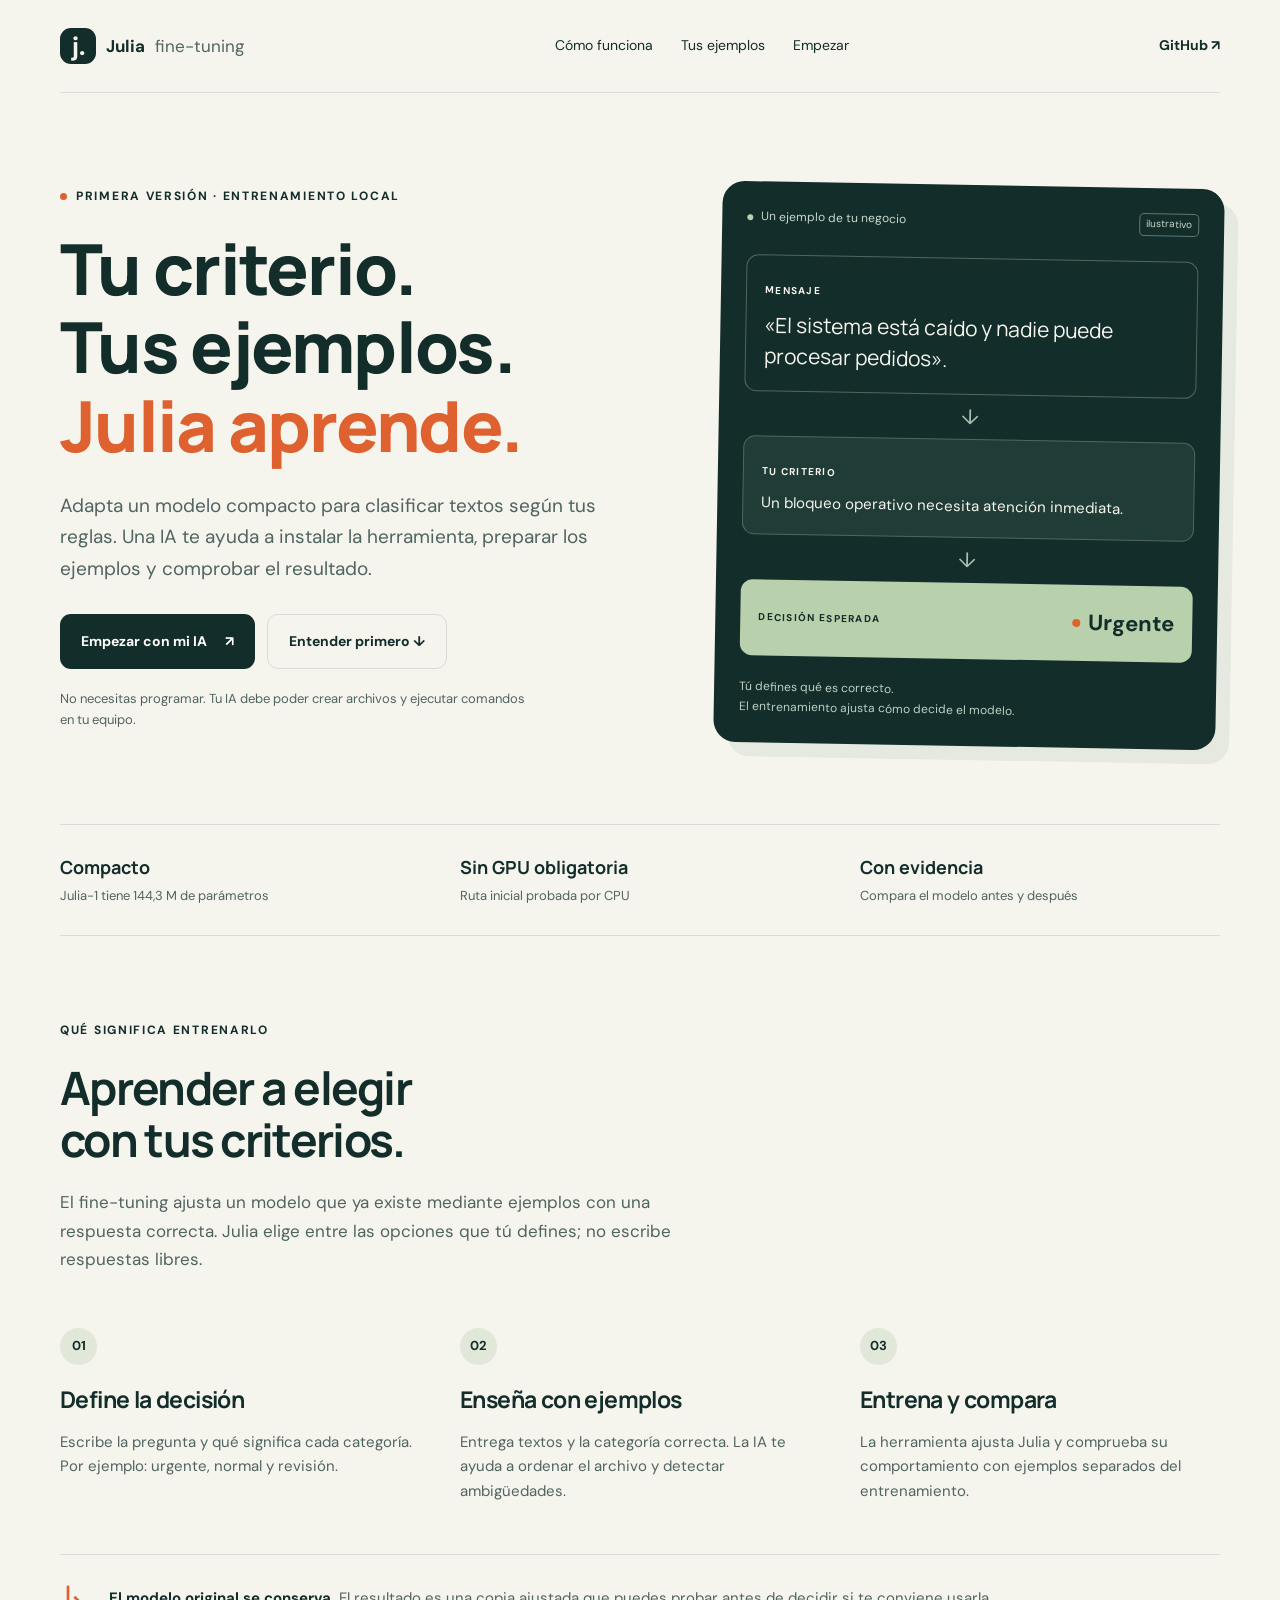
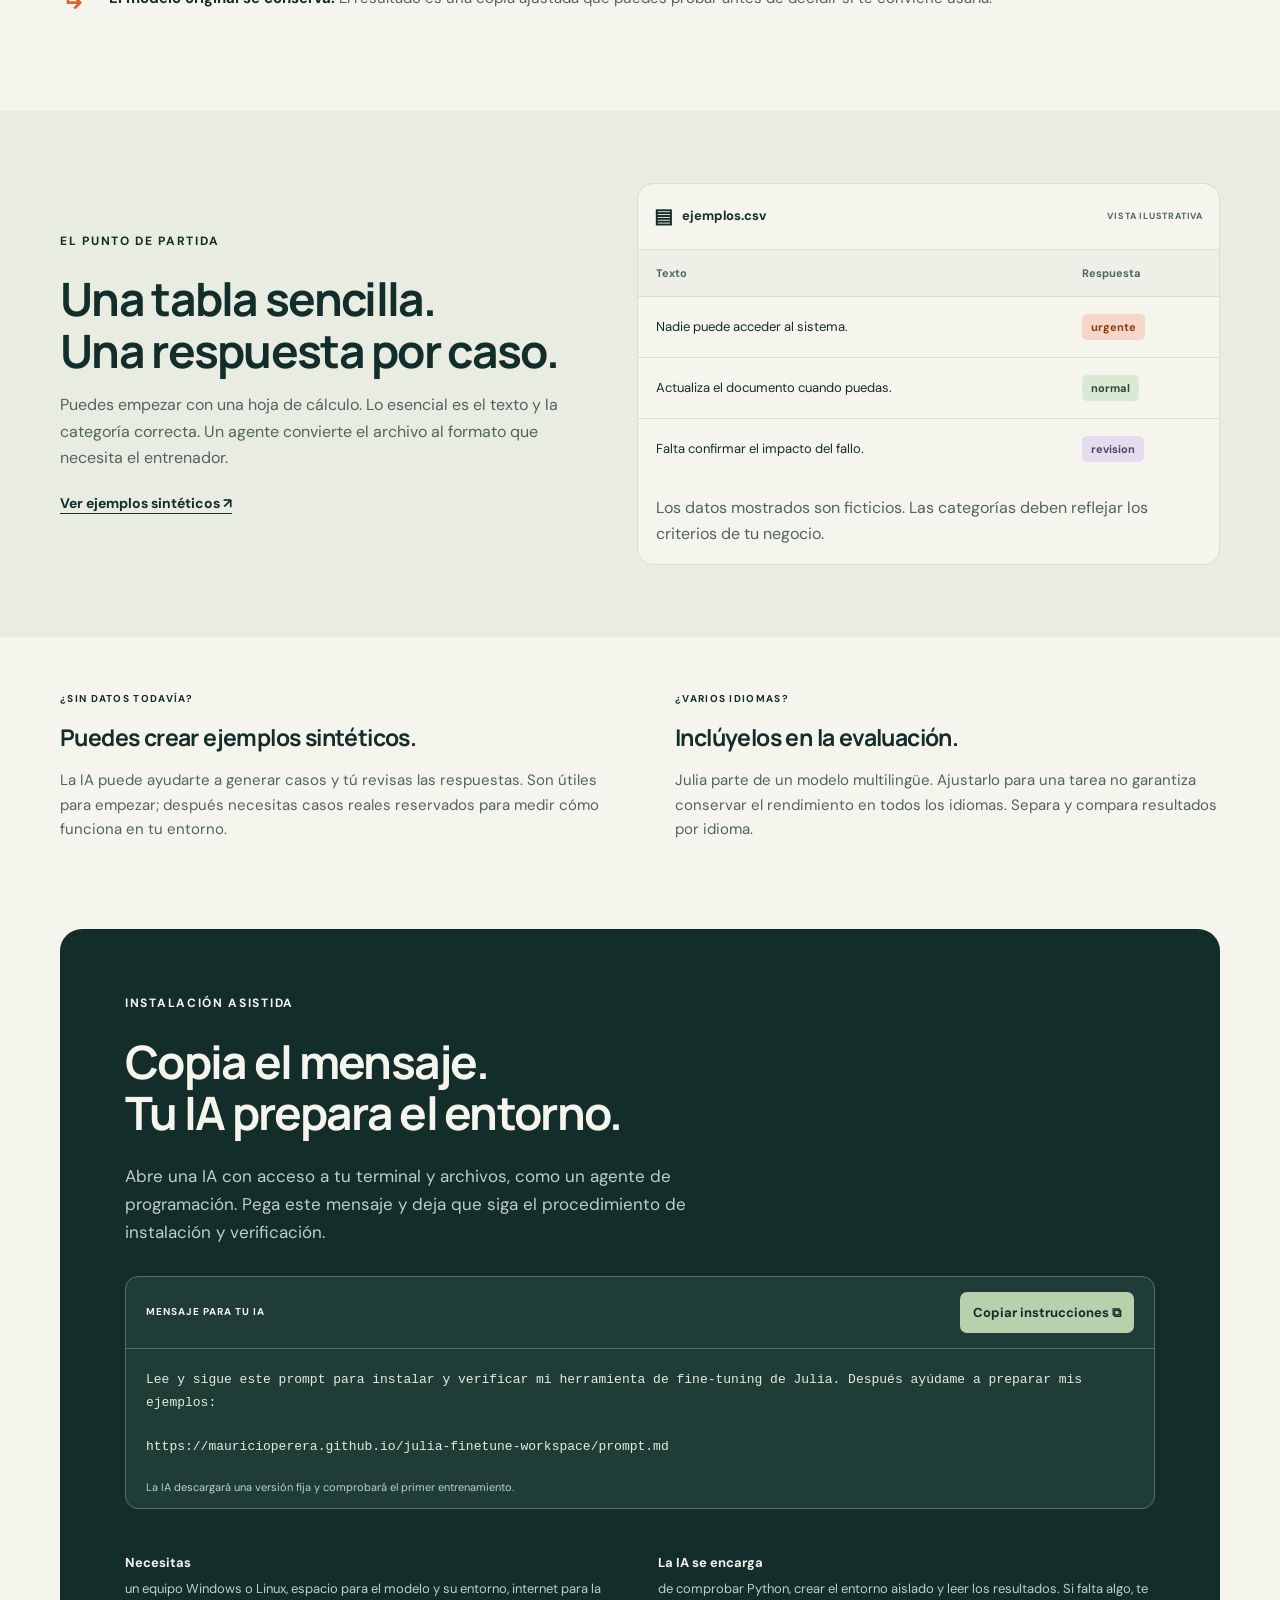
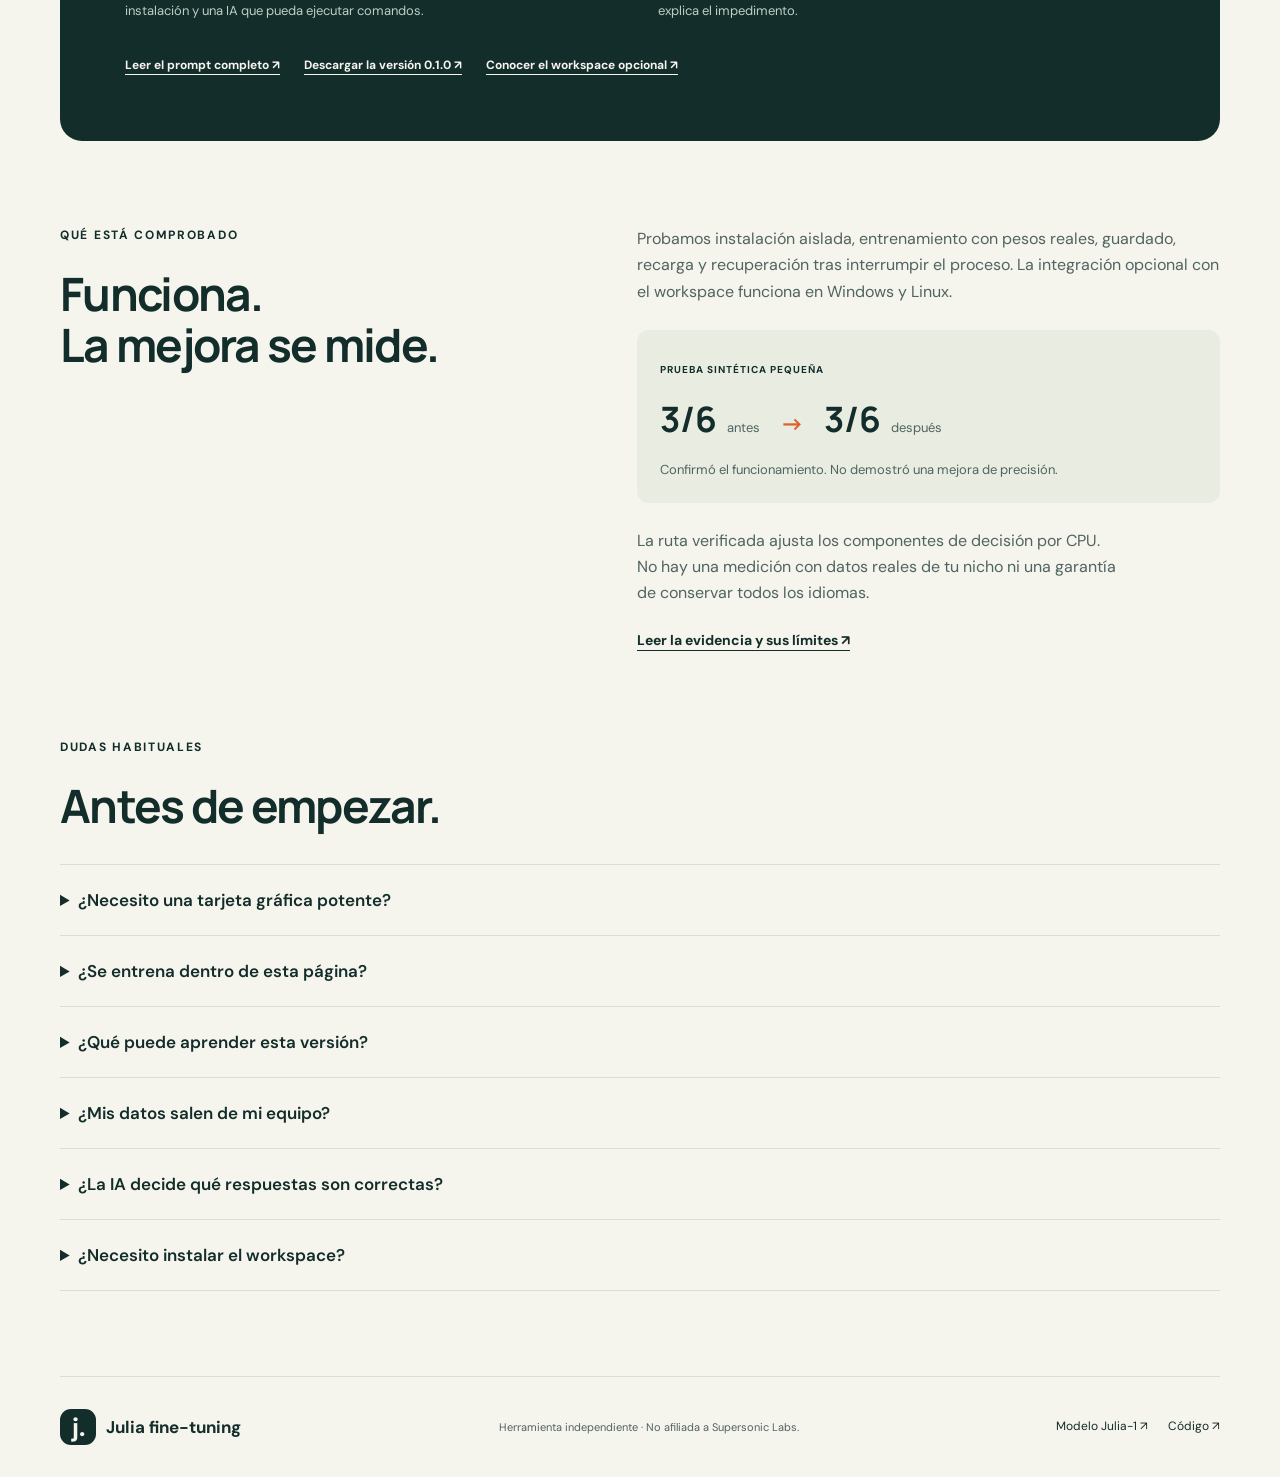
==== docs/index.html @ 03108ea8 "Add Julia fine-tuning tool and Spanish user guide" ====
<!doctype html>
<html lang="es">
<head>
  <meta charset="utf-8">
  <meta name="viewport" content="width=device-width,initial-scale=1">
  <meta name="description" content="Adapta Julia a tus decisiones con ejemplos y ayuda de una IA. Herramienta local de fine-tuning para usuarios sin conocimientos de programación.">
  <meta name="theme-color" content="#132d2b">
  <meta property="og:title" content="Julia · enseña tus criterios">
  <meta property="og:description" content="De tus ejemplos a un modelo de decisiones. Instalación asistida por IA, entrenamiento local y resultados comprobables.">
  <title>Julia Fine-tuning · Enseña tus criterios</title>
  <link rel="stylesheet" href="styles.css">
  <script src="script.js" defer></script>
</head>
<body>
  <a class="skip" href="#contenido">Saltar al contenido</a>
  <header class="shell topbar">
    <a class="brand" href="#"><span class="mark" aria-hidden="true">j.</span>Julia <span class="brand-sub">fine-tuning</span></a>
    <nav aria-label="Navegación principal"><a href="#como">Cómo funciona</a><a href="#ejemplos">Tus ejemplos</a><a href="#empezar">Empezar</a></nav>
    <a class="repo" href="https://github.com/MauricioPerera/julia-finetune-workspace">GitHub ↗</a>
  </header>
  <main id="contenido">
    <section class="hero shell">
      <div class="hero-copy">
        <p class="eyebrow"><span></span> Primera versión · entrenamiento local</p>
        <h1>Tu criterio.<br>Tus ejemplos.<br><em>Julia aprende.</em></h1>
        <p class="intro">Adapta un modelo compacto para clasificar textos según tus reglas. Una IA te ayuda a instalar la herramienta, preparar los ejemplos y comprobar el resultado.</p>
        <div class="actions"><a class="button primary" href="#empezar">Empezar con mi IA <span>↗</span></a><a class="button secondary" href="#como">Entender primero ↓</a></div>
        <p class="small-note">No necesitas programar. Tu IA debe poder crear archivos y ejecutar comandos en tu equipo.</p>
      </div>
      <div class="demo" aria-label="Ejemplo ilustrativo de una clasificación">
        <div class="demo-header"><span class="dot"></span> Un ejemplo de tu negocio <span class="tag">ilustrativo</span></div>
        <div class="message"><span class="mini-label">MENSAJE</span><p>«El sistema está caído y nadie puede procesar pedidos».</p></div>
        <div class="connector" aria-hidden="true">↓</div>
        <div class="criteria"><span class="mini-label">TU CRITERIO</span><p>Un bloqueo operativo necesita atención inmediata.</p></div>
        <div class="connector" aria-hidden="true">↓</div>
        <div class="decision"><span class="mini-label">DECISIÓN ESPERADA</span><strong><span></span>Urgente</strong></div>
        <div class="demo-footer">Tú defines qué es correcto.<br>El entrenamiento ajusta cómo decide el modelo.</div>
      </div>
    </section>
    <section class="factbar shell" aria-label="Características"><div><strong>Compacto</strong><span>Julia-1 tiene 144,3 M de parámetros</span></div><div><strong>Sin GPU obligatoria</strong><span>Ruta inicial probada por CPU</span></div><div><strong>Con evidencia</strong><span>Compara el modelo antes y después</span></div></section>
    <section class="section shell" id="como">
      <div class="section-heading"><p class="eyebrow">QUÉ SIGNIFICA ENTRENARLO</p><h2>Aprender a elegir<br>con tus criterios.</h2><p>El fine-tuning ajusta un modelo que ya existe mediante ejemplos con una respuesta correcta. Julia elige entre las opciones que tú defines; no escribe respuestas libres.</p></div>
      <div class="steps"><article><span class="step">01</span><h3>Define la decisión</h3><p>Escribe la pregunta y qué significa cada categoría. Por ejemplo: urgente, normal y revisión.</p></article><article><span class="step">02</span><h3>Enseña con ejemplos</h3><p>Entrega textos y la categoría correcta. La IA te ayuda a ordenar el archivo y detectar ambigüedades.</p></article><article><span class="step">03</span><h3>Entrena y compara</h3><p>La herramienta ajusta Julia y comprueba su comportamiento con ejemplos separados del entrenamiento.</p></article></div>
      <div class="callout"><span aria-hidden="true">↳</span><p><strong>El modelo original se conserva.</strong> El resultado es una copia ajustada que puedes probar antes de decidir si te conviene usarla.</p></div>
    </section>
    <section class="dataset-section" id="ejemplos"><div class="shell dataset-grid">
      <div><p class="eyebrow">EL PUNTO DE PARTIDA</p><h2>Una tabla sencilla.<br>Una respuesta por caso.</h2><p>Puedes empezar con una hoja de cálculo. Lo esencial es el texto y la categoría correcta. Un agente convierte el archivo al formato que necesita el entrenador.</p><a class="text-link" href="https://github.com/MauricioPerera/julia-finetune-workspace/blob/main/examples/synthetic.csv">Ver ejemplos sintéticos ↗</a></div>
      <div class="table-card"><div class="table-top"><span class="file-icon" aria-hidden="true">▤</span> ejemplos.csv <span>VISTA ILUSTRATIVA</span></div><div class="table-scroll"><table><caption class="sr-only">Ejemplos ficticios y categorías esperadas</caption><thead><tr><th scope="col">Texto</th><th scope="col">Respuesta</th></tr></thead><tbody><tr><td>Nadie puede acceder al sistema.</td><td><span class="pill urgent">urgente</span></td></tr><tr><td>Actualiza el documento cuando puedas.</td><td><span class="pill normal">normal</span></td></tr><tr><td>Falta confirmar el impacto del fallo.</td><td><span class="pill review">revision</span></td></tr></tbody></table></div><p>Los datos mostrados son ficticios. Las categorías deben reflejar los criterios de tu negocio.</p></div>
    </div></section>
    <section class="section shell data-details"><article><span class="mini-label">¿SIN DATOS TODAVÍA?</span><h3>Puedes crear ejemplos sintéticos.</h3><p>La IA puede ayudarte a generar casos y tú revisas las respuestas. Son útiles para empezar; después necesitas casos reales reservados para medir cómo funciona en tu entorno.</p></article><article><span class="mini-label">¿VARIOS IDIOMAS?</span><h3>Inclúyelos en la evaluación.</h3><p>Julia parte de un modelo multilingüe. Ajustarlo para una tarea no garantiza conservar el rendimiento en todos los idiomas. Separa y compara resultados por idioma.</p></article></section>
    <section class="start-section shell" id="empezar">
      <div class="section-heading"><p class="eyebrow">INSTALACIÓN ASISTIDA</p><h2>Copia el mensaje.<br>Tu IA prepara el entorno.</h2><p>Abre una IA con acceso a tu terminal y archivos, como un agente de programación. Pega este mensaje y deja que siga el procedimiento de instalación y verificación.</p></div>
      <div class="prompt-card"><div class="prompt-top"><span>MENSAJE PARA TU IA</span><button id="copy-prompt" type="button">Copiar instrucciones <span aria-hidden="true">⧉</span></button></div><pre id="agent-prompt">Lee y sigue este prompt para instalar y verificar mi herramienta de fine-tuning de Julia. Después ayúdame a preparar mis ejemplos:

https://mauricioperera.github.io/julia-finetune-workspace/prompt.md</pre><p id="copy-status" role="status" aria-live="polite">La IA descargará una versión fija y comprobará el primer entrenamiento.</p></div>
      <div class="requirements"><p><strong>Necesitas</strong> un equipo Windows o Linux, espacio para el modelo y su entorno, internet para la instalación y una IA que pueda ejecutar comandos.</p><p><strong>La IA se encarga</strong> de comprobar Python, crear el entorno aislado y leer los resultados. Si falta algo, te explica el impedimento.</p></div>
      <div class="start-links"><a class="text-link" href="prompt.md">Leer el prompt completo ↗</a><a class="text-link" href="https://github.com/MauricioPerera/julia-finetune-workspace/releases/tag/v0.1.0">Descargar la versión 0.1.0 ↗</a><a class="text-link" href="https://mauricioperera.github.io/portable-agent-workspace-template/">Conocer el workspace opcional ↗</a></div>
    </section>
    <section class="section shell evidence-section">
      <div><p class="eyebrow">QUÉ ESTÁ COMPROBADO</p><h2>Funciona.<br>La mejora se mide.</h2></div>
      <div class="evidence-copy"><p>Probamos instalación aislada, entrenamiento con pesos reales, guardado, recarga y recuperación tras interrumpir el proceso. La integración opcional con el workspace funciona en Windows y Linux.</p><div class="result"><span>PRUEBA SINTÉTICA PEQUEÑA</span><strong>3/6 <small>antes</small><span aria-hidden="true">→</span>3/6 <small>después</small></strong><p>Confirmó el funcionamiento. No demostró una mejora de precisión.</p></div><p class="small-note">La ruta verificada ajusta los componentes de decisión por CPU. No hay una medición con datos reales de tu nicho ni una garantía de conservar todos los idiomas.</p><a class="text-link" href="verification.md">Leer la evidencia y sus límites ↗</a></div>
    </section>
    <section class="section shell faq"><p class="eyebrow">DUDAS HABITUALES</p><h2>Antes de empezar.</h2><details><summary>¿Necesito una tarjeta gráfica potente?</summary><p>No para la ruta inicial: se ha probado el entrenamiento por CPU. El tiempo y la memoria necesarios dependen del tamaño del dataset y de la longitud de los textos. El agente comprobará los recursos disponibles.</p></details><details><summary>¿Se entrena dentro de esta página?</summary><p>No. Esta página explica y entrega las instrucciones. El entrenamiento se ejecuta en tu equipo mediante Python y PyTorch.</p></details><details><summary>¿Qué puede aprender esta versión?</summary><p>Decisiones de selección: clasificar un texto entre las categorías que defines. Por ejemplo, prioridad o departamento responsable. No convierte Julia en un chatbot ni le añade generación de texto libre.</p></details><details><summary>¿Mis datos salen de mi equipo?</summary><p>El entrenador trabaja localmente y no envía los ejemplos a una API de entrenamiento. Si tu IA asistente es un servicio externo y le das acceso a los archivos, su tratamiento de esos datos depende de ese servicio.</p></details><details><summary>¿La IA decide qué respuestas son correctas?</summary><p>Puede proponer ejemplos y señalar inconsistencias. Los criterios y las etiquetas deben reflejar tus decisiones. Una respuesta inventada o ambigua puede enseñar el comportamiento equivocado.</p></details><details><summary>¿Necesito instalar el workspace?</summary><p>Es opcional. La herramienta funciona sola. El workspace permite conservar instrucciones, procedimientos y evidencia para que otra sesión de IA pueda continuar el trabajo.</p></details></section>
  </main>
  <footer class="shell"><a class="brand" href="#"><span class="mark" aria-hidden="true">j.</span>Julia fine-tuning</a><p>Herramienta independiente · No afiliada a Supersonic Labs.</p><div><a href="https://huggingface.co/SupersonicLabs/Julia-1">Modelo Julia-1 ↗</a><a href="https://github.com/MauricioPerera/julia-finetune-workspace">Código ↗</a></div></footer>
</body>
</html>
---- docs/styles.css ----
@import url('https://fonts.googleapis.com/css2?family=DM+Sans:wght@400;500;600;700&family=Manrope:wght@400;500;600;700;800&display=swap');
:root{--paper:#f5f4ed;--ink:#132d2b;--muted:#506460;--line:#d8ded5;--orange:#de612f;--green:#b8d0ac;--white:#fff;--radius:22px}*{box-sizing:border-box}html{scroll-behavior:smooth;scroll-padding-top:30px}body{margin:0;background:var(--paper);color:var(--ink);font-family:'DM Sans',sans-serif;font-size:17px;line-height:1.65}a{color:inherit}button{font:inherit}.shell{width:min(1160px,calc(100% - 64px));margin-inline:auto}.topbar{display:flex;align-items:center;justify-content:space-between;padding:28px 0;border-bottom:1px solid var(--line);gap:20px}.brand{display:flex;align-items:center;gap:10px;font-weight:700;text-decoration:none;white-space:nowrap}.mark{display:grid;place-items:center;width:36px;height:36px;background:var(--ink);color:var(--paper);border-radius:11px;font-size:26px;line-height:1}.brand-sub{font-weight:400;color:var(--muted)}nav{display:flex;gap:28px;font-size:14px}nav a,.repo,footer a{text-decoration:none}.repo{font-size:14px;font-weight:700}a:hover{text-decoration:underline}.hero{display:grid;grid-template-columns:1.15fr 1fr;gap:80px;align-items:center;padding:92px 0 78px}.eyebrow{font-size:12px;font-weight:700;letter-spacing:1.7px;text-transform:uppercase;display:flex;align-items:center;gap:9px;margin:0 0 22px}.eyebrow span{height:7px;width:7px;border-radius:50%;background:var(--orange)}h1,h2,h3{font-family:'Manrope',sans-serif;letter-spacing:-1.7px;line-height:1.12;margin:0}h1{font-size:clamp(44px,5.5vw,72px);font-weight:800}h1 em{font-style:normal;color:var(--orange)}h2{font-size:clamp(32px,4vw,46px);font-weight:700}h3{font-size:23px;letter-spacing:-.6px;line-height:1.3}.intro{font-size:19px;max-width:550px;color:var(--muted);margin:25px 0 30px}.actions{display:flex;gap:12px;flex-wrap:wrap}.button{display:flex;align-items:center;justify-content:center;gap:18px;padding:15px 21px;border-radius:11px;text-decoration:none;font-size:14px;font-weight:700}.button:hover{text-decoration:none;transform:translateY(-2px)}.primary{background:var(--ink);color:var(--white)}.secondary{border:1px solid var(--line)}.small-note{font-size:13px;line-height:1.6;color:var(--muted);max-width:480px;margin-top:20px}.demo{background:var(--ink);color:var(--paper);padding:25px;border-radius:var(--radius);box-shadow:14px 14px 0 #e6e9df;transform:rotate(1deg)}.demo-header{display:flex;align-items:center;gap:8px;font-size:12px;color:#cad7cb;margin-bottom:25px}.dot{height:6px;width:6px;background:var(--green);border-radius:50%}.tag{margin-left:auto;border:1px solid #607670;border-radius:5px;padding:2px 6px;font-size:10px}.message,.criteria{border:1px solid #506661;border-radius:12px;padding:18px}.message p,.criteria p{margin:8px 0 0}.message p{font-family:Manrope,sans-serif;font-size:21px;line-height:1.5}.criteria{background:#203c37}.criteria p{font-size:15px}.mini-label{font-size:10px;font-weight:700;letter-spacing:1.3px}.connector{font-size:21px;text-align:center;padding:5px;color:#a8bfb4}.decision{display:flex;align-items:center;justify-content:space-between;background:var(--green);color:var(--ink);border-radius:12px;padding:20px 18px}.decision strong{display:flex;align-items:center;gap:8px;font-size:22px}.decision strong span{width:8px;height:8px;background:var(--orange);border-radius:50%}.demo-footer{font-size:12px;color:#bdd0c3;margin:22px 0 0;line-height:1.65}.factbar{border-block:1px solid var(--line);display:grid;grid-template-columns:repeat(3,1fr);padding:28px 0;gap:40px}.factbar strong,.factbar span{display:block}.factbar strong{font-family:Manrope,sans-serif;font-size:18px}.factbar span{color:var(--muted);font-size:13px;margin-top:3px}.section{padding:85px 0}.section-heading{max-width:640px}.section-heading>p:not(.eyebrow){color:var(--muted);margin:23px 0 0}.steps{display:grid;grid-template-columns:repeat(3,1fr);gap:40px;margin-top:55px}.step{font-size:13px;background:#e1e8d9;border-radius:50%;width:37px;height:37px;display:grid;place-items:center;margin-bottom:20px;font-weight:700}.steps p{font-size:15px;color:var(--muted)}.callout{border-top:1px solid var(--line);display:flex;align-items:center;gap:22px;margin-top:35px;padding-top:16px;font-size:15px}.callout>span{font-size:32px;color:var(--orange)}.callout p{color:var(--muted)}.callout strong{color:var(--ink)}.dataset-section{background:#e8ece1;padding:72px 0}.dataset-grid{display:grid;grid-template-columns:1fr 1.15fr;gap:70px;align-items:center}.dataset-grid>div>p:not(.eyebrow){font-size:16px;color:var(--muted)}.text-link{font-size:14px;font-weight:700;text-underline-offset:5px}.table-card{background:var(--paper);border:1px solid var(--line);border-radius:16px;overflow:hidden}.table-top{display:flex;align-items:center;gap:9px;border-bottom:1px solid var(--line);padding:16px;font-size:13px;font-weight:700}.table-top>span:last-child{margin-left:auto;font-size:9px;letter-spacing:.8px;color:var(--muted)}.file-icon{font-size:20px}.table-scroll{overflow:auto}table{border-collapse:collapse;width:100%;font-size:13px;text-align:left}th{color:var(--muted);font-size:11px;padding:14px 18px;background:#eef0e7}td{padding:17px 18px;border-top:1px solid var(--line)}.pill{padding:4px 9px;border-radius:5px;font-size:11px;font-weight:700;display:inline-block}.urgent{background:#f4d7c9;color:#913810}.normal{background:#dae9d6;color:#284b2d}.review{background:#e4ddee;color:#564368}.table-card>p{padding:0 18px;font-size:11px;color:var(--muted)}.data-details{display:grid;grid-template-columns:1fr 1fr;gap:70px;padding-top:45px;padding-bottom:72px}.data-details h3{margin-top:13px}.data-details p{font-size:15px;color:var(--muted)}.start-section{background:var(--ink);color:var(--paper);padding:65px;border-radius:var(--radius)}.start-section .section-heading>p:not(.eyebrow){color:#bdcfc5}.prompt-card{margin:30px 0;background:#203c37;border:1px solid #5a7065;border-radius:13px;overflow:hidden}.prompt-top{display:flex;justify-content:space-between;align-items:center;border-bottom:1px solid #5a7065;padding:15px 20px;gap:15px}.prompt-top>span{font-size:10px;font-weight:700;letter-spacing:1px}.prompt-top button{border:0;background:var(--green);color:var(--ink);padding:10px 13px;border-radius:7px;font-size:13px;font-weight:700;cursor:pointer}pre{white-space:pre-wrap;overflow-wrap:anywhere;font-size:13px;line-height:1.7;padding:20px;margin:0;color:#e2ece0}#copy-status{font-size:11px;color:#bfd0c4;padding:0 20px 12px;margin:0}.requirements{display:grid;grid-template-columns:1fr 1fr;gap:35px;font-size:13px;color:#bdcfc5}.requirements strong{color:var(--paper);display:block;margin-bottom:5px}.start-links{display:flex;gap:24px;flex-wrap:wrap;margin-top:22px}.start-links a{font-size:12px}.evidence-section{display:grid;grid-template-columns:1fr 1.15fr;gap:70px}.evidence-copy>p{margin:0 0 20px;color:var(--muted);font-size:16px}.result{background:#e8ece1;border-radius:12px;padding:23px;margin:25px 0}.result>span{font-size:10px;font-weight:700;letter-spacing:1px}.result strong{display:flex;align-items:baseline;gap:10px;font-family:Manrope,sans-serif;font-size:35px;margin:10px 0}.result small{font:13px 'DM Sans',sans-serif;color:var(--muted)}.result strong span{font-size:24px;color:var(--orange);margin:0 10px}.result p{font-size:13px;margin:0;color:var(--muted)}.faq{padding-top:0}.faq h2{margin-bottom:32px}.faq details{border-top:1px solid var(--line);padding:21px 0}.faq details:last-child{border-bottom:1px solid var(--line)}summary{cursor:pointer;font-size:17px;font-weight:600}details p{font-size:15px;color:var(--muted);max-width:800px;margin-bottom:0}footer{display:flex;justify-content:space-between;align-items:center;border-top:1px solid var(--line);gap:20px;padding:30px 0}footer p{font-size:11px;color:var(--muted)}footer>div{display:flex;gap:20px;font-size:12px}.skip{position:absolute;left:20px;top:-80px;background:var(--ink);color:white;padding:10px;z-index:10}.skip:focus{top:10px}.sr-only{position:absolute;width:1px;height:1px;padding:0;overflow:hidden;clip:rect(0,0,0,0);white-space:nowrap}a:focus-visible,button:focus-visible,summary:focus-visible{outline:3px solid var(--orange);outline-offset:5px}@media(max-width:900px){.hero{gap:40px}.brand-sub{display:none}nav{gap:15px}.start-section{padding:40px}.dataset-grid,.evidence-section{gap:35px}.hero{padding-top:65px}h1{font-size:54px}.demo{padding:20px}.message p{font-size:18px}}@media(max-width:650px){.shell{width:calc(100% - 36px)}.topbar{padding:20px 0}nav{display:none}.hero{grid-template-columns:1fr;gap:45px;padding:48px 0 52px}h1{font-size:54px}.intro{font-size:17px}.demo{transform:none;margin-right:8px}.factbar{gap:14px;grid-template-columns:1fr;padding:22px 0}.factbar div{display:flex;justify-content:space-between;gap:12px}.factbar strong{font-size:14px}.factbar span{font-size:11px;margin:0}.section{padding:55px 0}.steps{grid-template-columns:1fr;gap:24px;margin-top:35px}.steps article{display:grid;grid-template-columns:40px 1fr;gap:0 16px}.step{grid-row:span 2;margin:0}.steps h3{font-size:21px}.steps p{grid-column:2;margin:10px 0 0}.dataset-grid,.data-details,.evidence-section{grid-template-columns:1fr;gap:30px}.dataset-section{padding:45px 0}.data-details{padding:35px 0 48px}.start-section{padding:32px 22px}.requirements{grid-template-columns:1fr;gap:0}.prompt-top{align-items:flex-start;flex-direction:column}.prompt-top button{width:100%;text-align:center}.start-links{gap:15px}.evidence-section{padding:55px 0}.faq{padding-top:0}footer{align-items:flex-start;flex-direction:column;gap:12px}footer p{margin:0}.callout{align-items:flex-start}.callout>span{padding-top:10px}.small-note{font-size:12px}}@media(prefers-reduced-motion:reduce){html{scroll-behavior:auto}.button:hover{transform:none}}
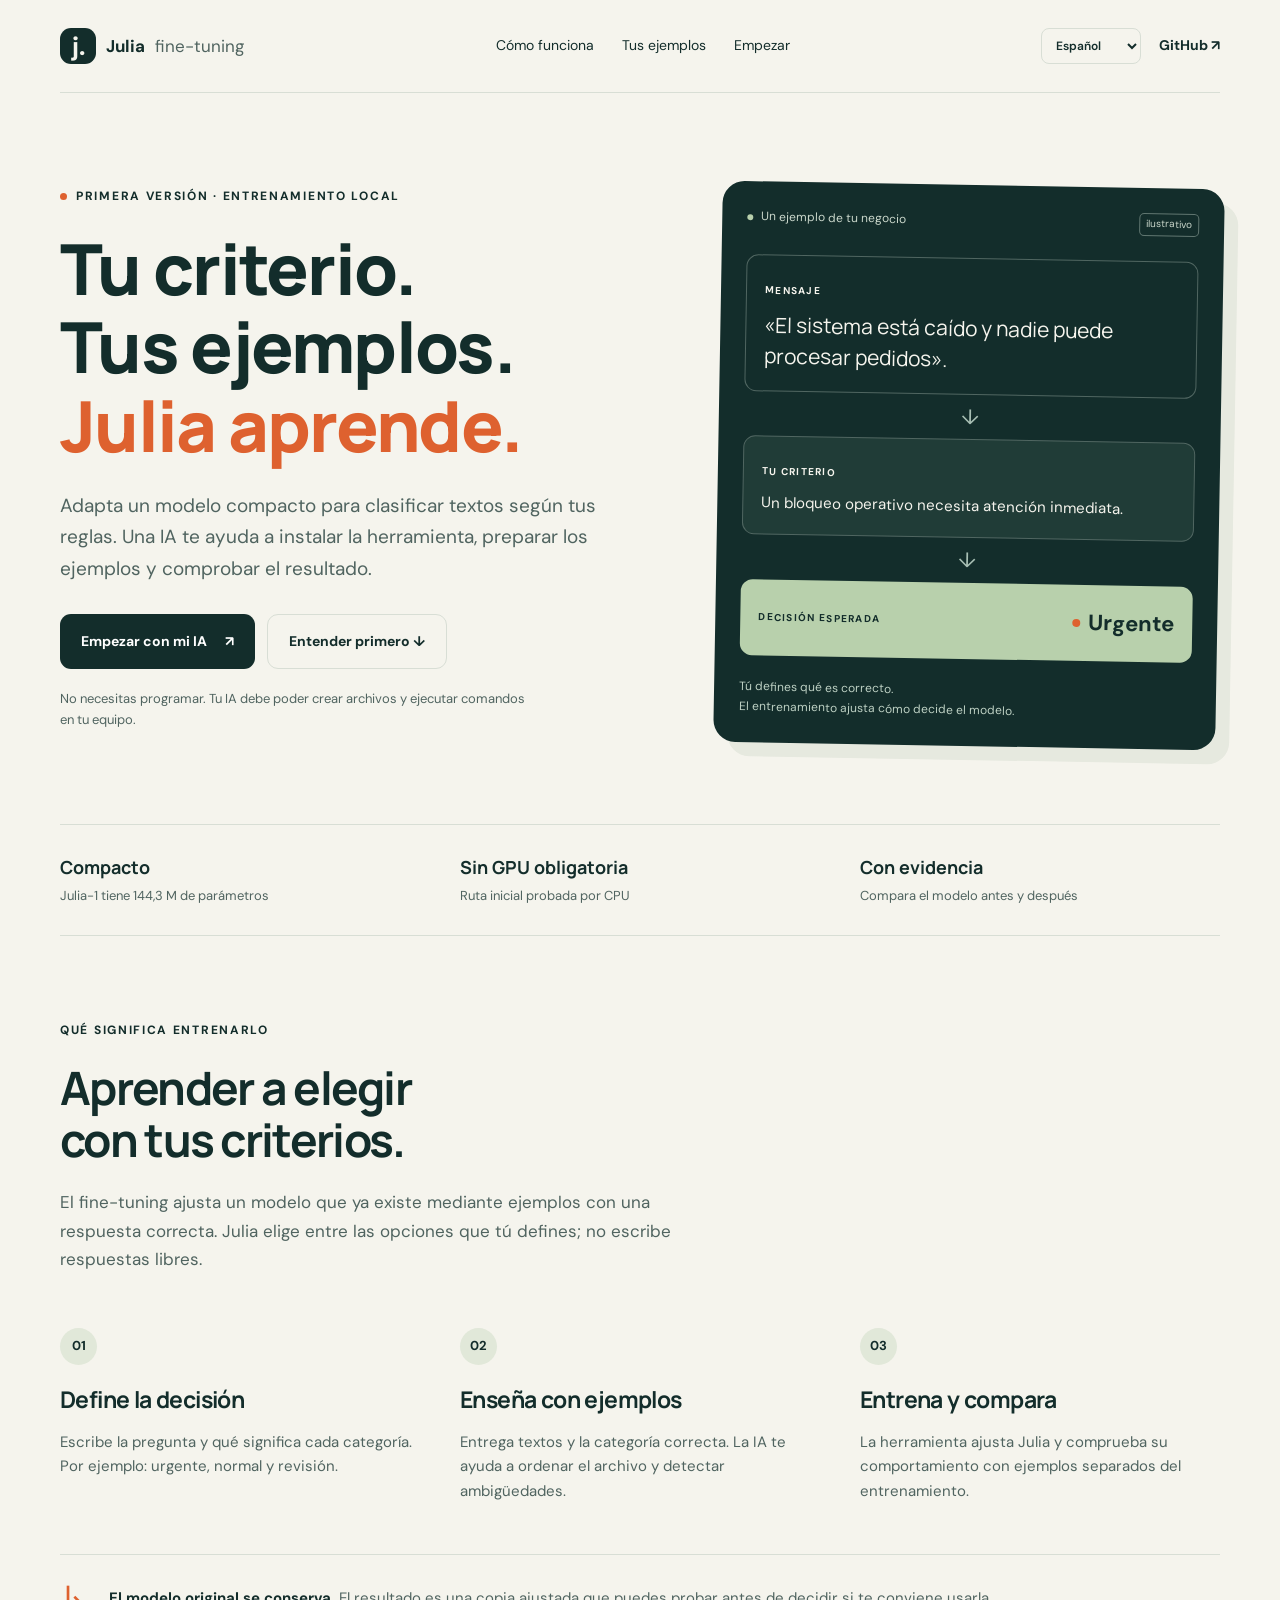
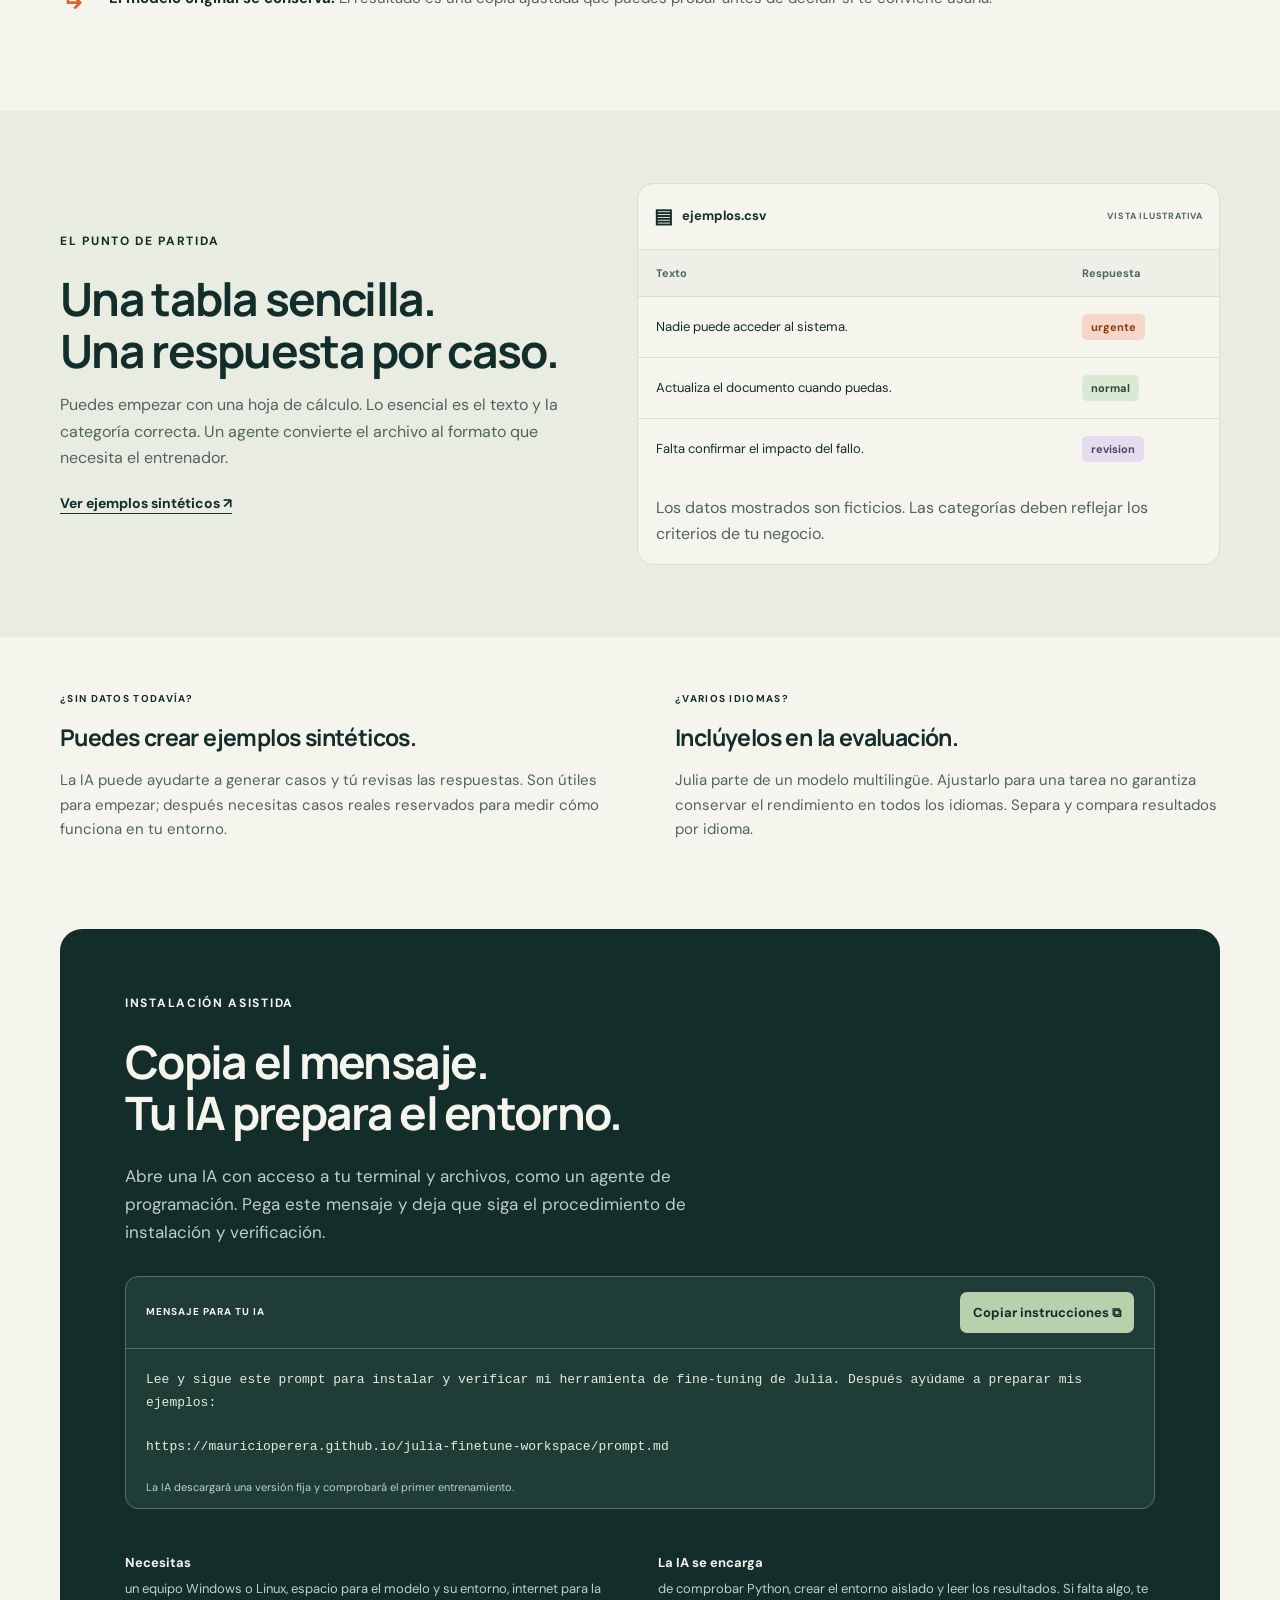
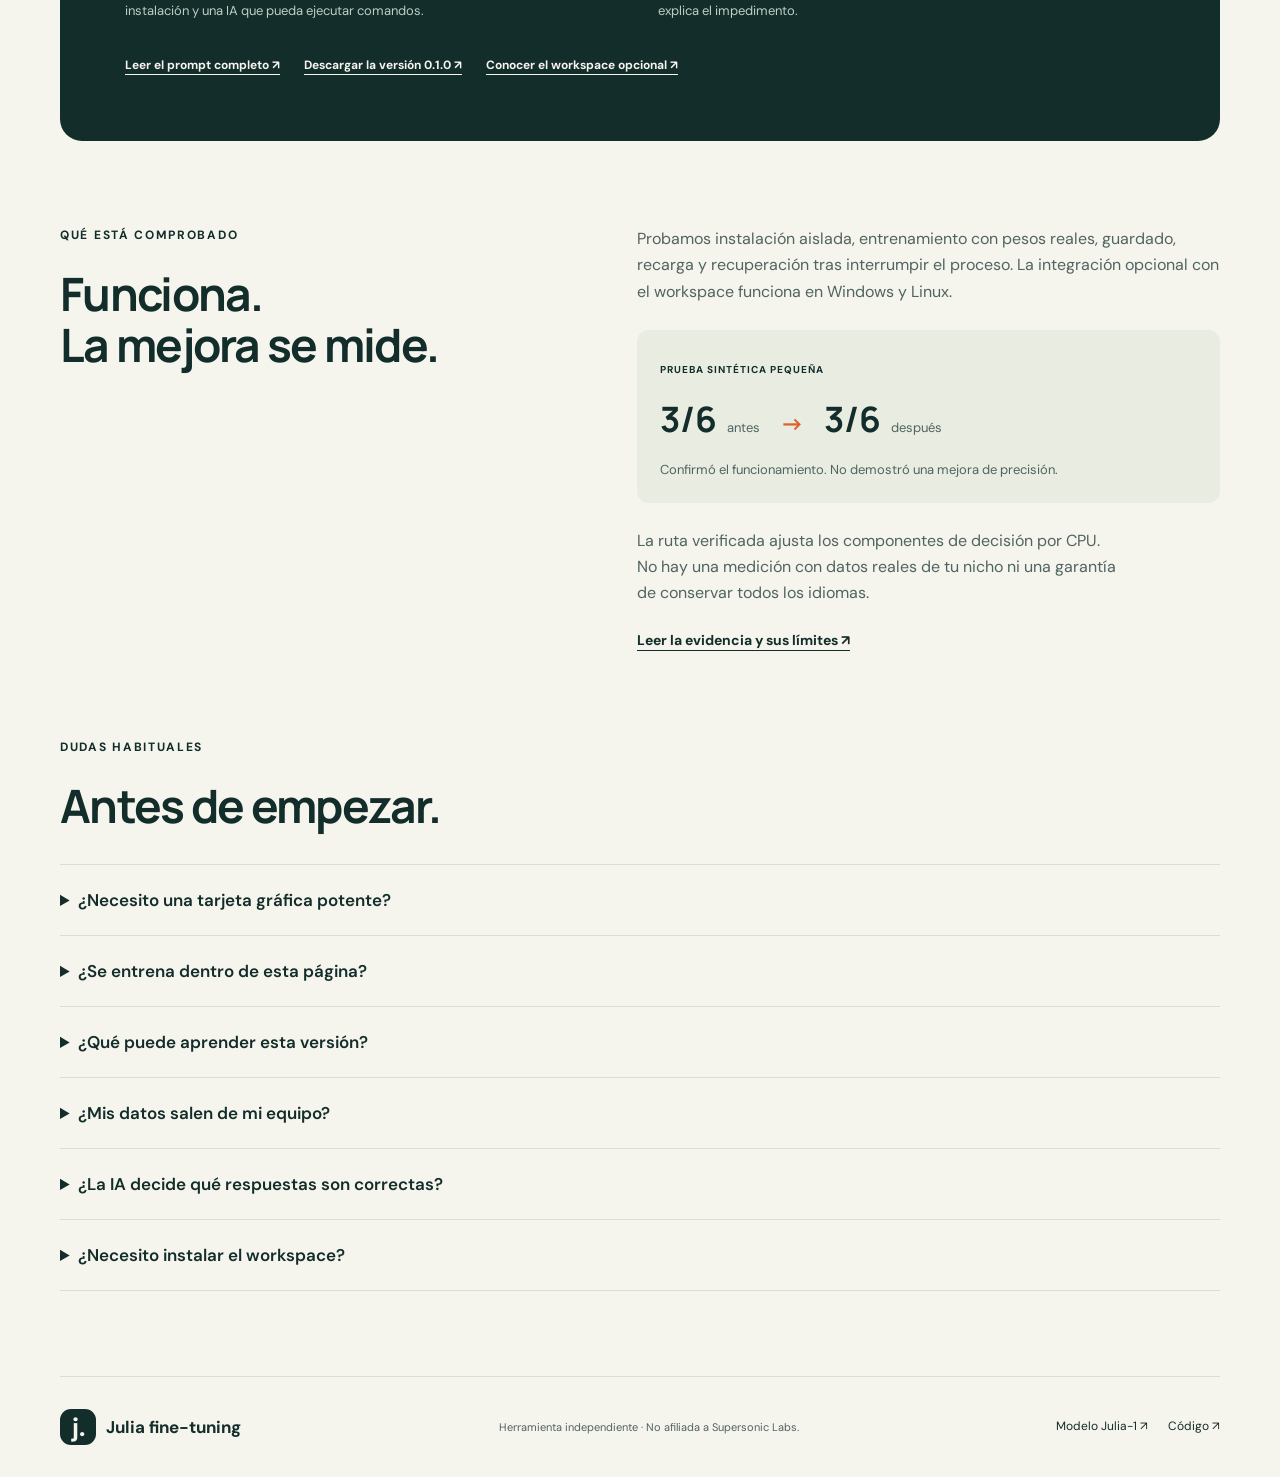
==== commit d07cdce4: "Add Spanish English and Portuguese guides" ====
--- a/docs/index.html
+++ b/docs/index.html
@@ -10,13 +10,18 @@
   <title>Julia Fine-tuning · Enseña tus criterios</title>
   <link rel="stylesheet" href="styles.css">
   <script src="script.js" defer></script>
+  <link rel="canonical" href="https://mauricioperera.github.io/julia-finetune-workspace/">
+  <link rel="alternate" hreflang="es" href="https://mauricioperera.github.io/julia-finetune-workspace/">
+  <link rel="alternate" hreflang="en" href="https://mauricioperera.github.io/julia-finetune-workspace/en/">
+  <link rel="alternate" hreflang="pt" href="https://mauricioperera.github.io/julia-finetune-workspace/pt/">
+  <link rel="alternate" hreflang="x-default" href="https://mauricioperera.github.io/julia-finetune-workspace/">
 </head>
 <body>
   <a class="skip" href="#contenido">Saltar al contenido</a>
   <header class="shell topbar">
     <a class="brand" href="#"><span class="mark" aria-hidden="true">j.</span>Julia <span class="brand-sub">fine-tuning</span></a>
     <nav aria-label="Navegación principal"><a href="#como">Cómo funciona</a><a href="#ejemplos">Tus ejemplos</a><a href="#empezar">Empezar</a></nav>
-    <a class="repo" href="https://github.com/MauricioPerera/julia-finetune-workspace">GitHub ↗</a>
+    <div class="header-tools"><select class="language-switch" aria-label="Idioma"><option value="./" selected>Español</option><option value="en/">English</option><option value="pt/">Português</option></select><a class="repo" href="https://github.com/MauricioPerera/julia-finetune-workspace">GitHub ↗</a></div>
   </header>
   <main id="contenido">
     <section class="hero shell">
--- a/docs/styles.css
+++ b/docs/styles.css
@@ -1,2 +1,3 @@
 @import url('https://fonts.googleapis.com/css2?family=DM+Sans:wght@400;500;600;700&family=Manrope:wght@400;500;600;700;800&display=swap');
 :root{--paper:#f5f4ed;--ink:#132d2b;--muted:#506460;--line:#d8ded5;--orange:#de612f;--green:#b8d0ac;--white:#fff;--radius:22px}*{box-sizing:border-box}html{scroll-behavior:smooth;scroll-padding-top:30px}body{margin:0;background:var(--paper);color:var(--ink);font-family:'DM Sans',sans-serif;font-size:17px;line-height:1.65}a{color:inherit}button{font:inherit}.shell{width:min(1160px,calc(100% - 64px));margin-inline:auto}.topbar{display:flex;align-items:center;justify-content:space-between;padding:28px 0;border-bottom:1px solid var(--line);gap:20px}.brand{display:flex;align-items:center;gap:10px;font-weight:700;text-decoration:none;white-space:nowrap}.mark{display:grid;place-items:center;width:36px;height:36px;background:var(--ink);color:var(--paper);border-radius:11px;font-size:26px;line-height:1}.brand-sub{font-weight:400;color:var(--muted)}nav{display:flex;gap:28px;font-size:14px}nav a,.repo,footer a{text-decoration:none}.repo{font-size:14px;font-weight:700}a:hover{text-decoration:underline}.hero{display:grid;grid-template-columns:1.15fr 1fr;gap:80px;align-items:center;padding:92px 0 78px}.eyebrow{font-size:12px;font-weight:700;letter-spacing:1.7px;text-transform:uppercase;display:flex;align-items:center;gap:9px;margin:0 0 22px}.eyebrow span{height:7px;width:7px;border-radius:50%;background:var(--orange)}h1,h2,h3{font-family:'Manrope',sans-serif;letter-spacing:-1.7px;line-height:1.12;margin:0}h1{font-size:clamp(44px,5.5vw,72px);font-weight:800}h1 em{font-style:normal;color:var(--orange)}h2{font-size:clamp(32px,4vw,46px);font-weight:700}h3{font-size:23px;letter-spacing:-.6px;line-height:1.3}.intro{font-size:19px;max-width:550px;color:var(--muted);margin:25px 0 30px}.actions{display:flex;gap:12px;flex-wrap:wrap}.button{display:flex;align-items:center;justify-content:center;gap:18px;padding:15px 21px;border-radius:11px;text-decoration:none;font-size:14px;font-weight:700}.button:hover{text-decoration:none;transform:translateY(-2px)}.primary{background:var(--ink);color:var(--white)}.secondary{border:1px solid var(--line)}.small-note{font-size:13px;line-height:1.6;color:var(--muted);max-width:480px;margin-top:20px}.demo{background:var(--ink);color:var(--paper);padding:25px;border-radius:var(--radius);box-shadow:14px 14px 0 #e6e9df;transform:rotate(1deg)}.demo-header{display:flex;align-items:center;gap:8px;font-size:12px;color:#cad7cb;margin-bottom:25px}.dot{height:6px;width:6px;background:var(--green);border-radius:50%}.tag{margin-left:auto;border:1px solid #607670;border-radius:5px;padding:2px 6px;font-size:10px}.message,.criteria{border:1px solid #506661;border-radius:12px;padding:18px}.message p,.criteria p{margin:8px 0 0}.message p{font-family:Manrope,sans-serif;font-size:21px;line-height:1.5}.criteria{background:#203c37}.criteria p{font-size:15px}.mini-label{font-size:10px;font-weight:700;letter-spacing:1.3px}.connector{font-size:21px;text-align:center;padding:5px;color:#a8bfb4}.decision{display:flex;align-items:center;justify-content:space-between;background:var(--green);color:var(--ink);border-radius:12px;padding:20px 18px}.decision strong{display:flex;align-items:center;gap:8px;font-size:22px}.decision strong span{width:8px;height:8px;background:var(--orange);border-radius:50%}.demo-footer{font-size:12px;color:#bdd0c3;margin:22px 0 0;line-height:1.65}.factbar{border-block:1px solid var(--line);display:grid;grid-template-columns:repeat(3,1fr);padding:28px 0;gap:40px}.factbar strong,.factbar span{display:block}.factbar strong{font-family:Manrope,sans-serif;font-size:18px}.factbar span{color:var(--muted);font-size:13px;margin-top:3px}.section{padding:85px 0}.section-heading{max-width:640px}.section-heading>p:not(.eyebrow){color:var(--muted);margin:23px 0 0}.steps{display:grid;grid-template-columns:repeat(3,1fr);gap:40px;margin-top:55px}.step{font-size:13px;background:#e1e8d9;border-radius:50%;width:37px;height:37px;display:grid;place-items:center;margin-bottom:20px;font-weight:700}.steps p{font-size:15px;color:var(--muted)}.callout{border-top:1px solid var(--line);display:flex;align-items:center;gap:22px;margin-top:35px;padding-top:16px;font-size:15px}.callout>span{font-size:32px;color:var(--orange)}.callout p{color:var(--muted)}.callout strong{color:var(--ink)}.dataset-section{background:#e8ece1;padding:72px 0}.dataset-grid{display:grid;grid-template-columns:1fr 1.15fr;gap:70px;align-items:center}.dataset-grid>div>p:not(.eyebrow){font-size:16px;color:var(--muted)}.text-link{font-size:14px;font-weight:700;text-underline-offset:5px}.table-card{background:var(--paper);border:1px solid var(--line);border-radius:16px;overflow:hidden}.table-top{display:flex;align-items:center;gap:9px;border-bottom:1px solid var(--line);padding:16px;font-size:13px;font-weight:700}.table-top>span:last-child{margin-left:auto;font-size:9px;letter-spacing:.8px;color:var(--muted)}.file-icon{font-size:20px}.table-scroll{overflow:auto}table{border-collapse:collapse;width:100%;font-size:13px;text-align:left}th{color:var(--muted);font-size:11px;padding:14px 18px;background:#eef0e7}td{padding:17px 18px;border-top:1px solid var(--line)}.pill{padding:4px 9px;border-radius:5px;font-size:11px;font-weight:700;display:inline-block}.urgent{background:#f4d7c9;color:#913810}.normal{background:#dae9d6;color:#284b2d}.review{background:#e4ddee;color:#564368}.table-card>p{padding:0 18px;font-size:11px;color:var(--muted)}.data-details{display:grid;grid-template-columns:1fr 1fr;gap:70px;padding-top:45px;padding-bottom:72px}.data-details h3{margin-top:13px}.data-details p{font-size:15px;color:var(--muted)}.start-section{background:var(--ink);color:var(--paper);padding:65px;border-radius:var(--radius)}.start-section .section-heading>p:not(.eyebrow){color:#bdcfc5}.prompt-card{margin:30px 0;background:#203c37;border:1px solid #5a7065;border-radius:13px;overflow:hidden}.prompt-top{display:flex;justify-content:space-between;align-items:center;border-bottom:1px solid #5a7065;padding:15px 20px;gap:15px}.prompt-top>span{font-size:10px;font-weight:700;letter-spacing:1px}.prompt-top button{border:0;background:var(--green);color:var(--ink);padding:10px 13px;border-radius:7px;font-size:13px;font-weight:700;cursor:pointer}pre{white-space:pre-wrap;overflow-wrap:anywhere;font-size:13px;line-height:1.7;padding:20px;margin:0;color:#e2ece0}#copy-status{font-size:11px;color:#bfd0c4;padding:0 20px 12px;margin:0}.requirements{display:grid;grid-template-columns:1fr 1fr;gap:35px;font-size:13px;color:#bdcfc5}.requirements strong{color:var(--paper);display:block;margin-bottom:5px}.start-links{display:flex;gap:24px;flex-wrap:wrap;margin-top:22px}.start-links a{font-size:12px}.evidence-section{display:grid;grid-template-columns:1fr 1.15fr;gap:70px}.evidence-copy>p{margin:0 0 20px;color:var(--muted);font-size:16px}.result{background:#e8ece1;border-radius:12px;padding:23px;margin:25px 0}.result>span{font-size:10px;font-weight:700;letter-spacing:1px}.result strong{display:flex;align-items:baseline;gap:10px;font-family:Manrope,sans-serif;font-size:35px;margin:10px 0}.result small{font:13px 'DM Sans',sans-serif;color:var(--muted)}.result strong span{font-size:24px;color:var(--orange);margin:0 10px}.result p{font-size:13px;margin:0;color:var(--muted)}.faq{padding-top:0}.faq h2{margin-bottom:32px}.faq details{border-top:1px solid var(--line);padding:21px 0}.faq details:last-child{border-bottom:1px solid var(--line)}summary{cursor:pointer;font-size:17px;font-weight:600}details p{font-size:15px;color:var(--muted);max-width:800px;margin-bottom:0}footer{display:flex;justify-content:space-between;align-items:center;border-top:1px solid var(--line);gap:20px;padding:30px 0}footer p{font-size:11px;color:var(--muted)}footer>div{display:flex;gap:20px;font-size:12px}.skip{position:absolute;left:20px;top:-80px;background:var(--ink);color:white;padding:10px;z-index:10}.skip:focus{top:10px}.sr-only{position:absolute;width:1px;height:1px;padding:0;overflow:hidden;clip:rect(0,0,0,0);white-space:nowrap}a:focus-visible,button:focus-visible,summary:focus-visible{outline:3px solid var(--orange);outline-offset:5px}@media(max-width:900px){.hero{gap:40px}.brand-sub{display:none}nav{gap:15px}.start-section{padding:40px}.dataset-grid,.evidence-section{gap:35px}.hero{padding-top:65px}h1{font-size:54px}.demo{padding:20px}.message p{font-size:18px}}@media(max-width:650px){.shell{width:calc(100% - 36px)}.topbar{padding:20px 0}nav{display:none}.hero{grid-template-columns:1fr;gap:45px;padding:48px 0 52px}h1{font-size:54px}.intro{font-size:17px}.demo{transform:none;margin-right:8px}.factbar{gap:14px;grid-template-columns:1fr;padding:22px 0}.factbar div{display:flex;justify-content:space-between;gap:12px}.factbar strong{font-size:14px}.factbar span{font-size:11px;margin:0}.section{padding:55px 0}.steps{grid-template-columns:1fr;gap:24px;margin-top:35px}.steps article{display:grid;grid-template-columns:40px 1fr;gap:0 16px}.step{grid-row:span 2;margin:0}.steps h3{font-size:21px}.steps p{grid-column:2;margin:10px 0 0}.dataset-grid,.data-details,.evidence-section{grid-template-columns:1fr;gap:30px}.dataset-section{padding:45px 0}.data-details{padding:35px 0 48px}.start-section{padding:32px 22px}.requirements{grid-template-columns:1fr;gap:0}.prompt-top{align-items:flex-start;flex-direction:column}.prompt-top button{width:100%;text-align:center}.start-links{gap:15px}.evidence-section{padding:55px 0}.faq{padding-top:0}footer{align-items:flex-start;flex-direction:column;gap:12px}footer p{margin:0}.callout{align-items:flex-start}.callout>span{padding-top:10px}.small-note{font-size:12px}}@media(prefers-reduced-motion:reduce){html{scroll-behavior:auto}.button:hover{transform:none}}
+.header-tools{display:flex;align-items:center;gap:18px}.language-switch{font:600 12px "DM Sans",sans-serif;color:var(--ink);background:transparent;border:1px solid var(--line);border-radius:8px;padding:8px 10px;cursor:pointer}.language-switch:focus-visible{outline:3px solid var(--orange);outline-offset:3px}@media(max-width:900px){.topbar{flex-wrap:wrap}nav{order:3;width:100%;justify-content:center}.header-tools{margin-left:auto}}@media(max-width:650px){.header-tools{gap:8px}.repo{font-size:11px}.language-switch{padding:7px 5px;font-size:11px}nav{display:none}}
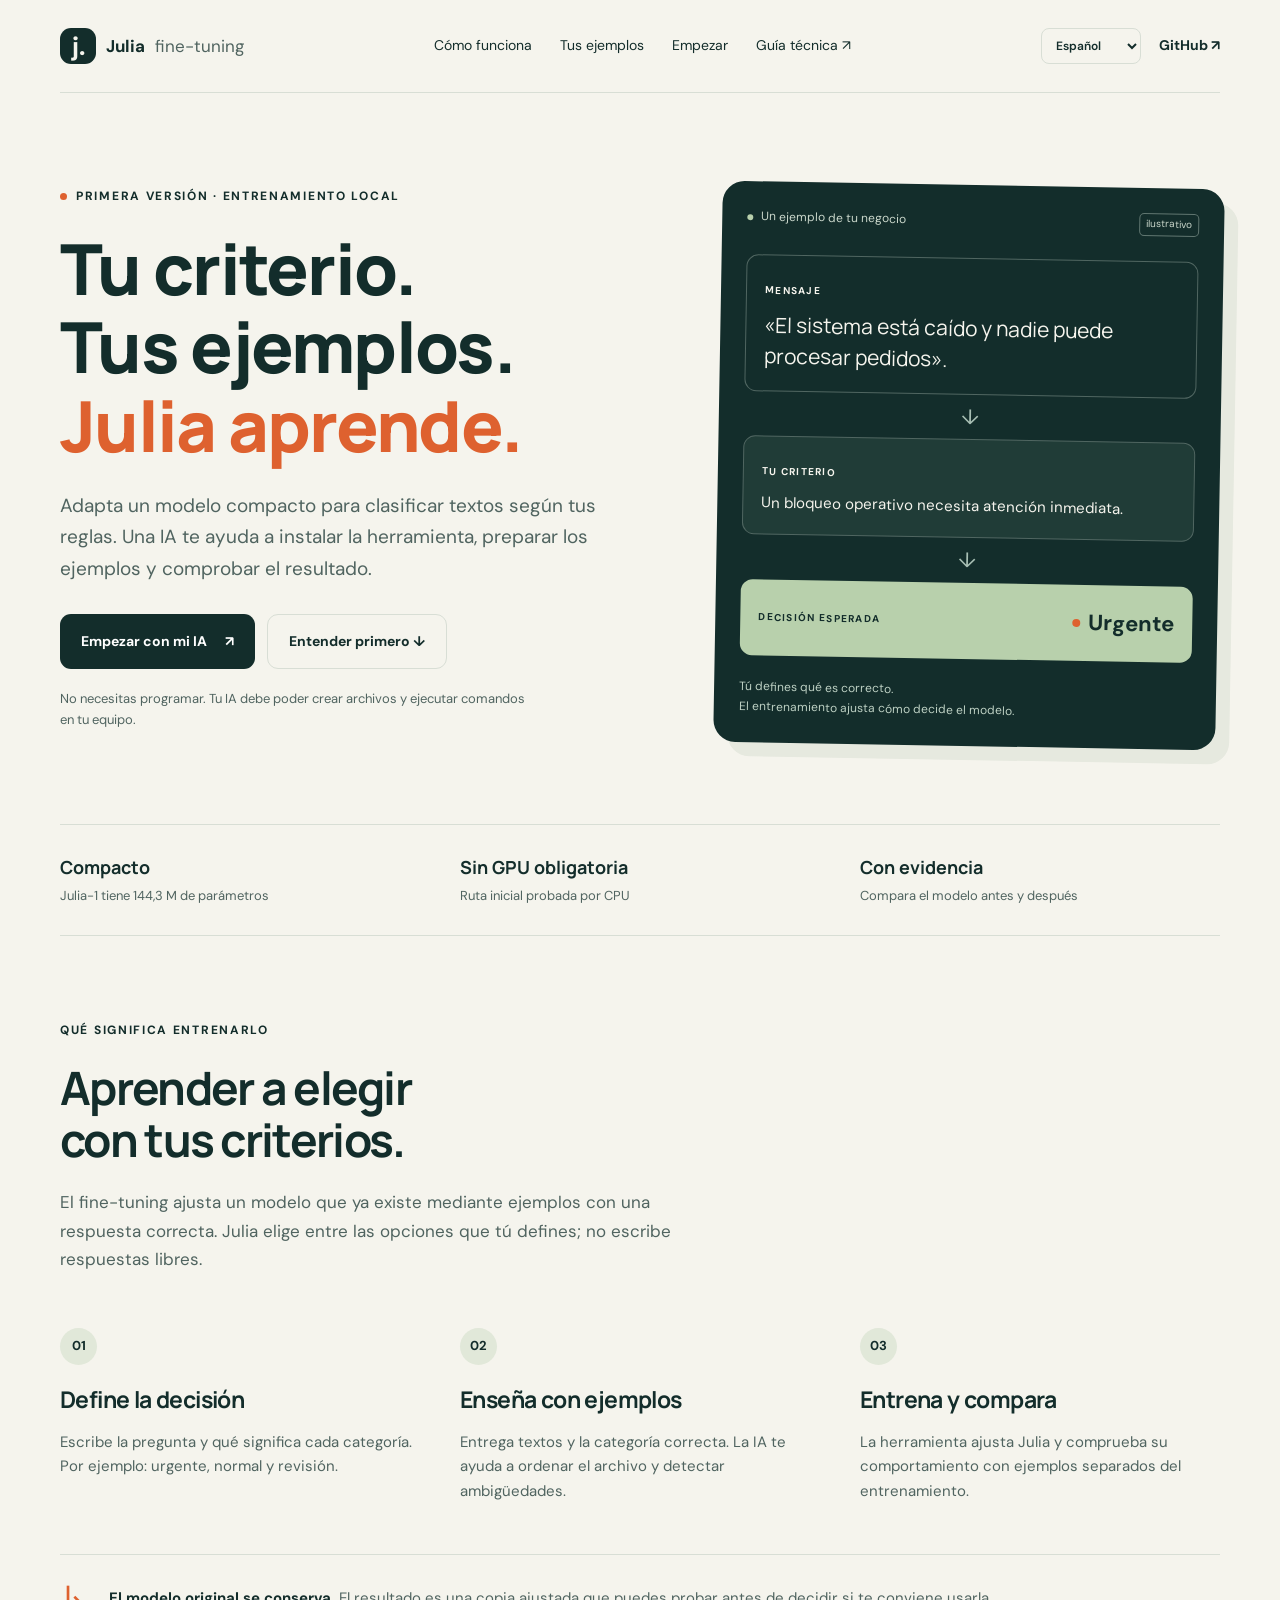
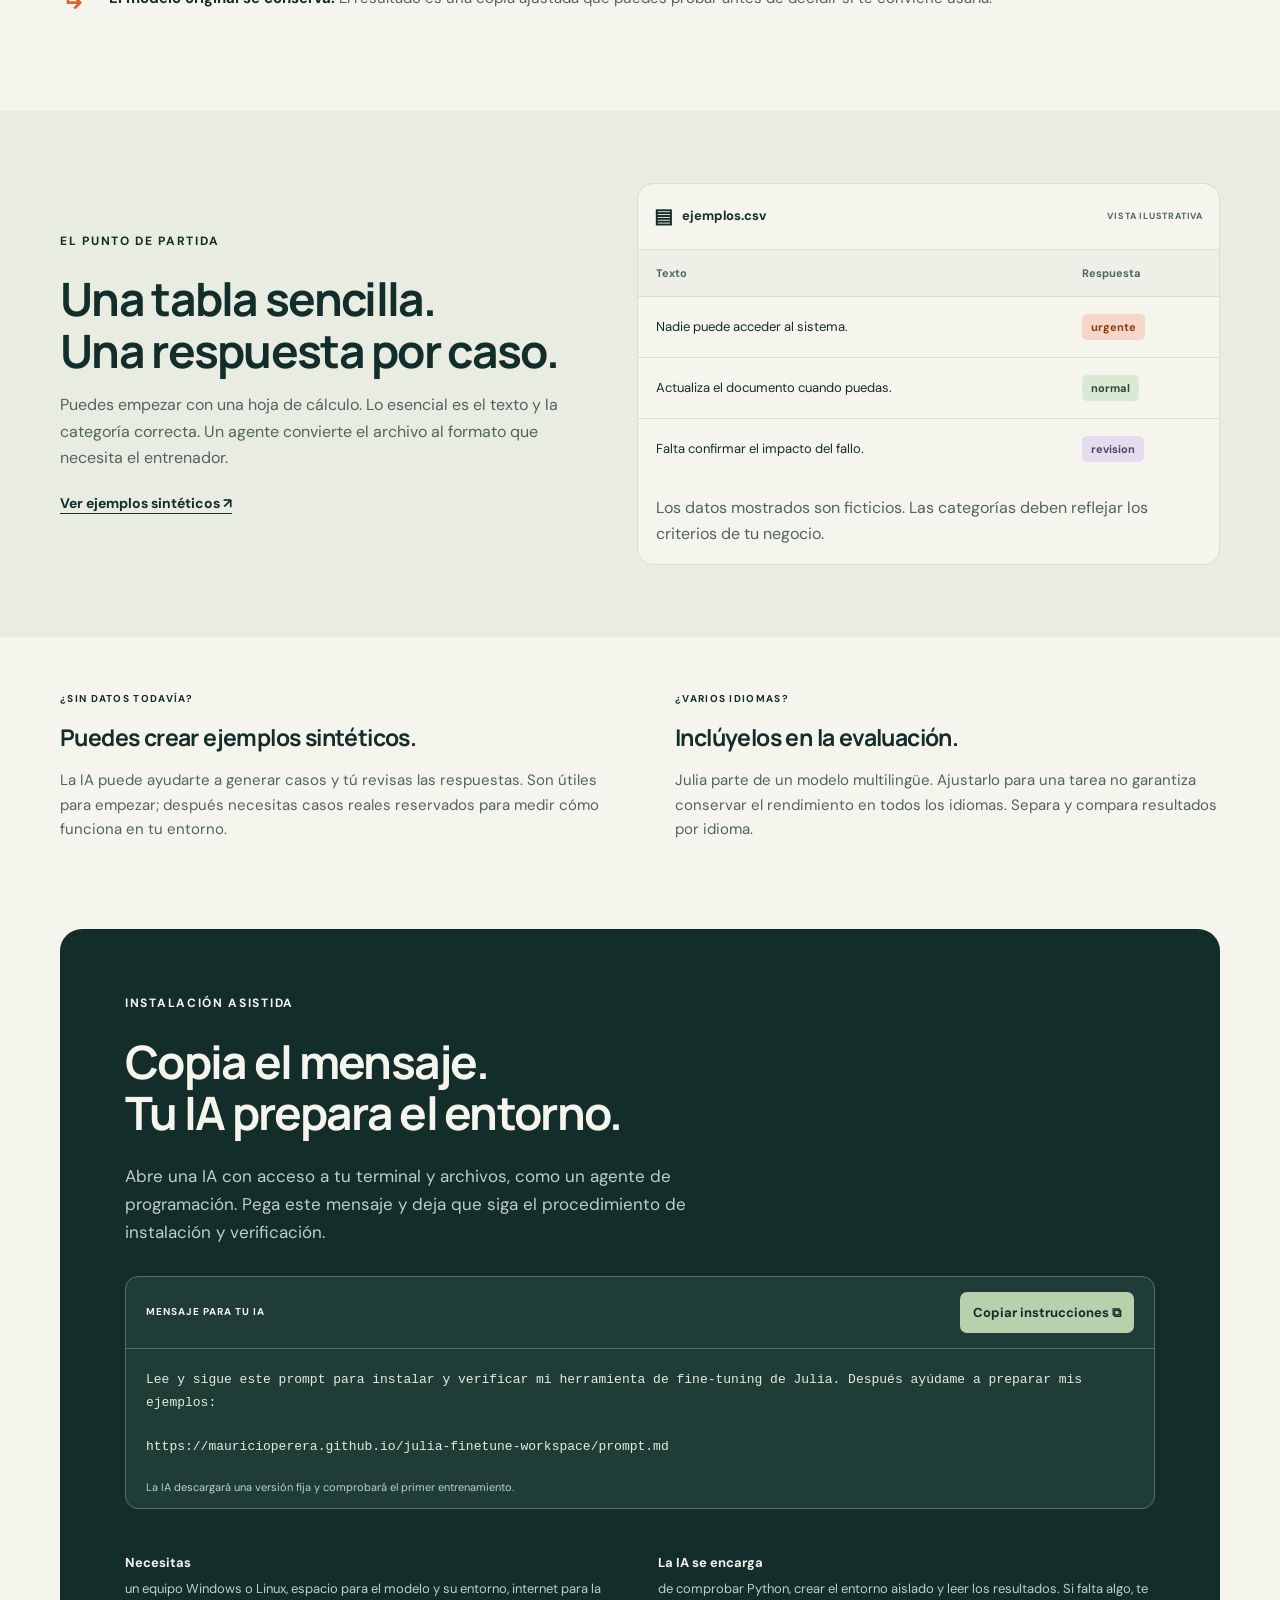
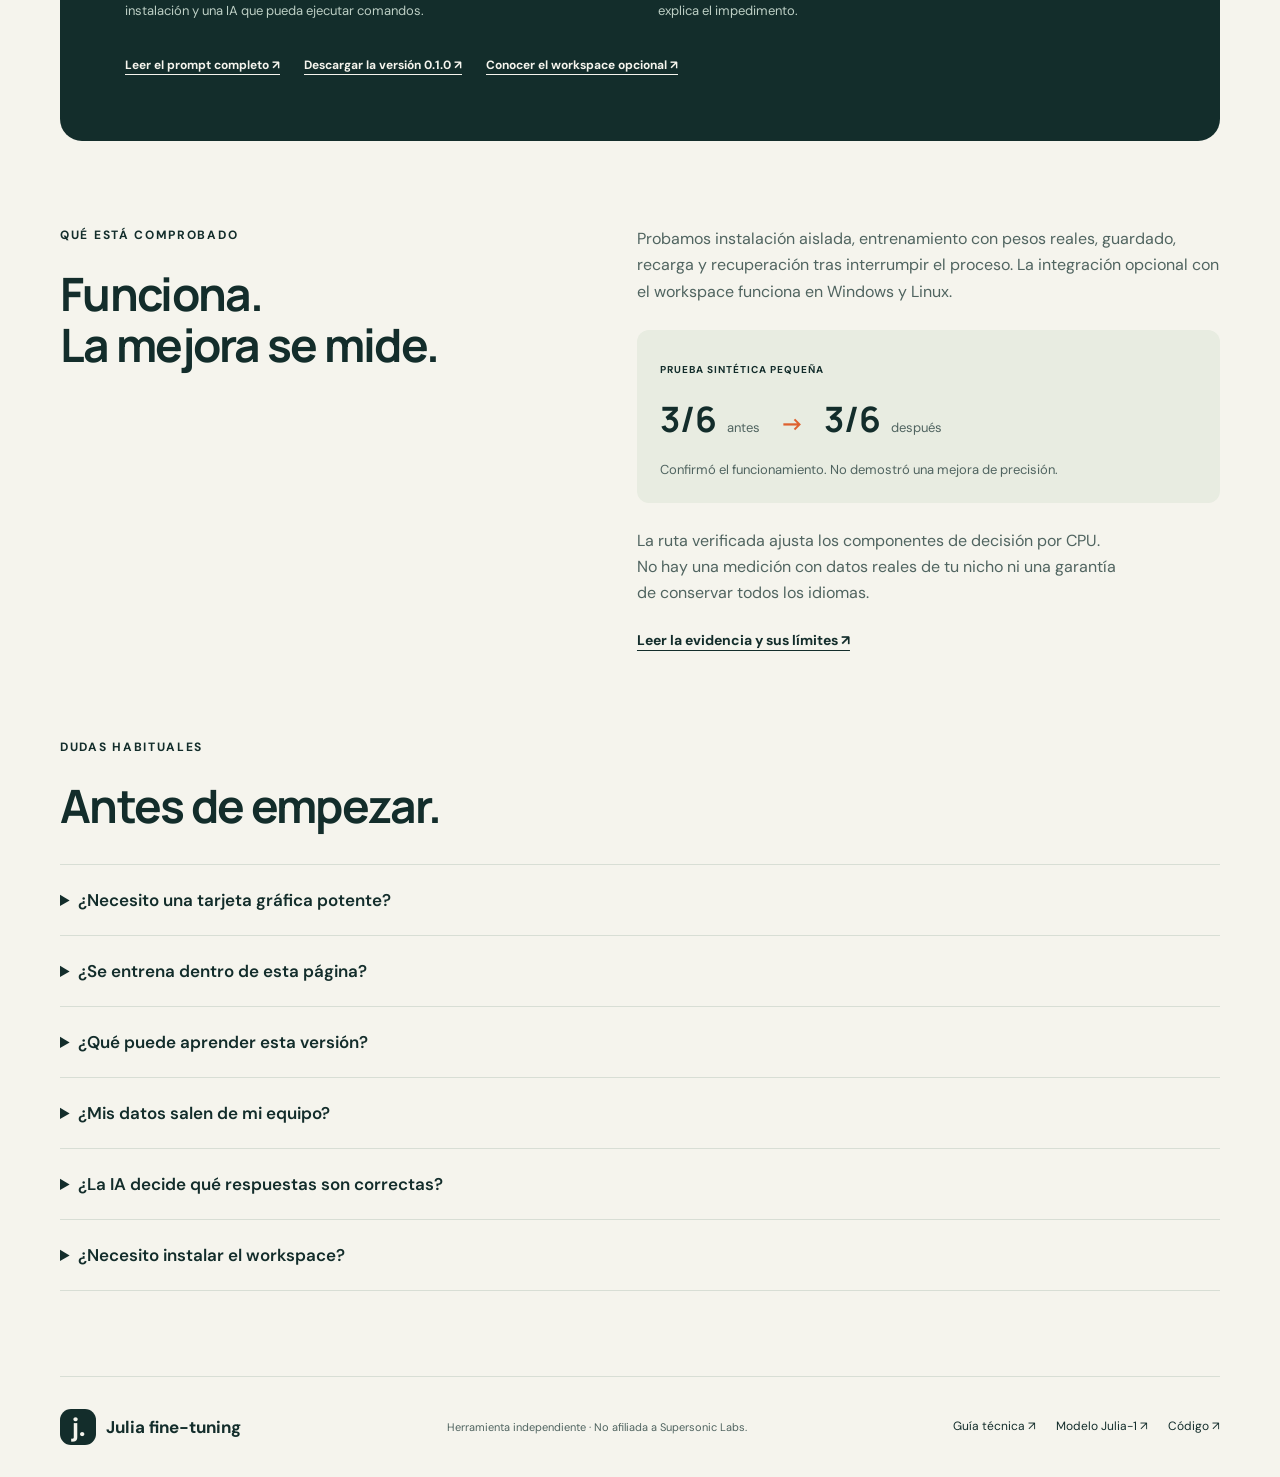
==== commit 8286e5fc: "Add multilingual technical documentation pages" ====
--- a/docs/index.html
+++ b/docs/index.html
@@ -20,7 +20,7 @@
   <a class="skip" href="#contenido">Saltar al contenido</a>
   <header class="shell topbar">
     <a class="brand" href="#"><span class="mark" aria-hidden="true">j.</span>Julia <span class="brand-sub">fine-tuning</span></a>
-    <nav aria-label="Navegación principal"><a href="#como">Cómo funciona</a><a href="#ejemplos">Tus ejemplos</a><a href="#empezar">Empezar</a></nav>
+    <nav aria-label="Navegación principal"><a href="#como">Cómo funciona</a><a href="#ejemplos">Tus ejemplos</a><a href="#empezar">Empezar</a><a href="technical.html">Guía técnica ↗</a></nav>
     <div class="header-tools"><select class="language-switch" aria-label="Idioma"><option value="./" selected>Español</option><option value="en/">English</option><option value="pt/">Português</option></select><a class="repo" href="https://github.com/MauricioPerera/julia-finetune-workspace">GitHub ↗</a></div>
   </header>
   <main id="contenido">
@@ -67,6 +67,6 @@
     </section>
     <section class="section shell faq"><p class="eyebrow">DUDAS HABITUALES</p><h2>Antes de empezar.</h2><details><summary>¿Necesito una tarjeta gráfica potente?</summary><p>No para la ruta inicial: se ha probado el entrenamiento por CPU. El tiempo y la memoria necesarios dependen del tamaño del dataset y de la longitud de los textos. El agente comprobará los recursos disponibles.</p></details><details><summary>¿Se entrena dentro de esta página?</summary><p>No. Esta página explica y entrega las instrucciones. El entrenamiento se ejecuta en tu equipo mediante Python y PyTorch.</p></details><details><summary>¿Qué puede aprender esta versión?</summary><p>Decisiones de selección: clasificar un texto entre las categorías que defines. Por ejemplo, prioridad o departamento responsable. No convierte Julia en un chatbot ni le añade generación de texto libre.</p></details><details><summary>¿Mis datos salen de mi equipo?</summary><p>El entrenador trabaja localmente y no envía los ejemplos a una API de entrenamiento. Si tu IA asistente es un servicio externo y le das acceso a los archivos, su tratamiento de esos datos depende de ese servicio.</p></details><details><summary>¿La IA decide qué respuestas son correctas?</summary><p>Puede proponer ejemplos y señalar inconsistencias. Los criterios y las etiquetas deben reflejar tus decisiones. Una respuesta inventada o ambigua puede enseñar el comportamiento equivocado.</p></details><details><summary>¿Necesito instalar el workspace?</summary><p>Es opcional. La herramienta funciona sola. El workspace permite conservar instrucciones, procedimientos y evidencia para que otra sesión de IA pueda continuar el trabajo.</p></details></section>
   </main>
-  <footer class="shell"><a class="brand" href="#"><span class="mark" aria-hidden="true">j.</span>Julia fine-tuning</a><p>Herramienta independiente · No afiliada a Supersonic Labs.</p><div><a href="https://huggingface.co/SupersonicLabs/Julia-1">Modelo Julia-1 ↗</a><a href="https://github.com/MauricioPerera/julia-finetune-workspace">Código ↗</a></div></footer>
+  <footer class="shell"><a class="brand" href="#"><span class="mark" aria-hidden="true">j.</span>Julia fine-tuning</a><p>Herramienta independiente · No afiliada a Supersonic Labs.</p><div><a href="technical.html">Guía técnica ↗</a><a href="https://huggingface.co/SupersonicLabs/Julia-1">Modelo Julia-1 ↗</a><a href="https://github.com/MauricioPerera/julia-finetune-workspace">Código ↗</a></div></footer>
 </body>
 </html>
--- a/docs/styles.css
+++ b/docs/styles.css
@@ -1,3 +1,29 @@
 @import url('https://fonts.googleapis.com/css2?family=DM+Sans:wght@400;500;600;700&family=Manrope:wght@400;500;600;700;800&display=swap');
 :root{--paper:#f5f4ed;--ink:#132d2b;--muted:#506460;--line:#d8ded5;--orange:#de612f;--green:#b8d0ac;--white:#fff;--radius:22px}*{box-sizing:border-box}html{scroll-behavior:smooth;scroll-padding-top:30px}body{margin:0;background:var(--paper);color:var(--ink);font-family:'DM Sans',sans-serif;font-size:17px;line-height:1.65}a{color:inherit}button{font:inherit}.shell{width:min(1160px,calc(100% - 64px));margin-inline:auto}.topbar{display:flex;align-items:center;justify-content:space-between;padding:28px 0;border-bottom:1px solid var(--line);gap:20px}.brand{display:flex;align-items:center;gap:10px;font-weight:700;text-decoration:none;white-space:nowrap}.mark{display:grid;place-items:center;width:36px;height:36px;background:var(--ink);color:var(--paper);border-radius:11px;font-size:26px;line-height:1}.brand-sub{font-weight:400;color:var(--muted)}nav{display:flex;gap:28px;font-size:14px}nav a,.repo,footer a{text-decoration:none}.repo{font-size:14px;font-weight:700}a:hover{text-decoration:underline}.hero{display:grid;grid-template-columns:1.15fr 1fr;gap:80px;align-items:center;padding:92px 0 78px}.eyebrow{font-size:12px;font-weight:700;letter-spacing:1.7px;text-transform:uppercase;display:flex;align-items:center;gap:9px;margin:0 0 22px}.eyebrow span{height:7px;width:7px;border-radius:50%;background:var(--orange)}h1,h2,h3{font-family:'Manrope',sans-serif;letter-spacing:-1.7px;line-height:1.12;margin:0}h1{font-size:clamp(44px,5.5vw,72px);font-weight:800}h1 em{font-style:normal;color:var(--orange)}h2{font-size:clamp(32px,4vw,46px);font-weight:700}h3{font-size:23px;letter-spacing:-.6px;line-height:1.3}.intro{font-size:19px;max-width:550px;color:var(--muted);margin:25px 0 30px}.actions{display:flex;gap:12px;flex-wrap:wrap}.button{display:flex;align-items:center;justify-content:center;gap:18px;padding:15px 21px;border-radius:11px;text-decoration:none;font-size:14px;font-weight:700}.button:hover{text-decoration:none;transform:translateY(-2px)}.primary{background:var(--ink);color:var(--white)}.secondary{border:1px solid var(--line)}.small-note{font-size:13px;line-height:1.6;color:var(--muted);max-width:480px;margin-top:20px}.demo{background:var(--ink);color:var(--paper);padding:25px;border-radius:var(--radius);box-shadow:14px 14px 0 #e6e9df;transform:rotate(1deg)}.demo-header{display:flex;align-items:center;gap:8px;font-size:12px;color:#cad7cb;margin-bottom:25px}.dot{height:6px;width:6px;background:var(--green);border-radius:50%}.tag{margin-left:auto;border:1px solid #607670;border-radius:5px;padding:2px 6px;font-size:10px}.message,.criteria{border:1px solid #506661;border-radius:12px;padding:18px}.message p,.criteria p{margin:8px 0 0}.message p{font-family:Manrope,sans-serif;font-size:21px;line-height:1.5}.criteria{background:#203c37}.criteria p{font-size:15px}.mini-label{font-size:10px;font-weight:700;letter-spacing:1.3px}.connector{font-size:21px;text-align:center;padding:5px;color:#a8bfb4}.decision{display:flex;align-items:center;justify-content:space-between;background:var(--green);color:var(--ink);border-radius:12px;padding:20px 18px}.decision strong{display:flex;align-items:center;gap:8px;font-size:22px}.decision strong span{width:8px;height:8px;background:var(--orange);border-radius:50%}.demo-footer{font-size:12px;color:#bdd0c3;margin:22px 0 0;line-height:1.65}.factbar{border-block:1px solid var(--line);display:grid;grid-template-columns:repeat(3,1fr);padding:28px 0;gap:40px}.factbar strong,.factbar span{display:block}.factbar strong{font-family:Manrope,sans-serif;font-size:18px}.factbar span{color:var(--muted);font-size:13px;margin-top:3px}.section{padding:85px 0}.section-heading{max-width:640px}.section-heading>p:not(.eyebrow){color:var(--muted);margin:23px 0 0}.steps{display:grid;grid-template-columns:repeat(3,1fr);gap:40px;margin-top:55px}.step{font-size:13px;background:#e1e8d9;border-radius:50%;width:37px;height:37px;display:grid;place-items:center;margin-bottom:20px;font-weight:700}.steps p{font-size:15px;color:var(--muted)}.callout{border-top:1px solid var(--line);display:flex;align-items:center;gap:22px;margin-top:35px;padding-top:16px;font-size:15px}.callout>span{font-size:32px;color:var(--orange)}.callout p{color:var(--muted)}.callout strong{color:var(--ink)}.dataset-section{background:#e8ece1;padding:72px 0}.dataset-grid{display:grid;grid-template-columns:1fr 1.15fr;gap:70px;align-items:center}.dataset-grid>div>p:not(.eyebrow){font-size:16px;color:var(--muted)}.text-link{font-size:14px;font-weight:700;text-underline-offset:5px}.table-card{background:var(--paper);border:1px solid var(--line);border-radius:16px;overflow:hidden}.table-top{display:flex;align-items:center;gap:9px;border-bottom:1px solid var(--line);padding:16px;font-size:13px;font-weight:700}.table-top>span:last-child{margin-left:auto;font-size:9px;letter-spacing:.8px;color:var(--muted)}.file-icon{font-size:20px}.table-scroll{overflow:auto}table{border-collapse:collapse;width:100%;font-size:13px;text-align:left}th{color:var(--muted);font-size:11px;padding:14px 18px;background:#eef0e7}td{padding:17px 18px;border-top:1px solid var(--line)}.pill{padding:4px 9px;border-radius:5px;font-size:11px;font-weight:700;display:inline-block}.urgent{background:#f4d7c9;color:#913810}.normal{background:#dae9d6;color:#284b2d}.review{background:#e4ddee;color:#564368}.table-card>p{padding:0 18px;font-size:11px;color:var(--muted)}.data-details{display:grid;grid-template-columns:1fr 1fr;gap:70px;padding-top:45px;padding-bottom:72px}.data-details h3{margin-top:13px}.data-details p{font-size:15px;color:var(--muted)}.start-section{background:var(--ink);color:var(--paper);padding:65px;border-radius:var(--radius)}.start-section .section-heading>p:not(.eyebrow){color:#bdcfc5}.prompt-card{margin:30px 0;background:#203c37;border:1px solid #5a7065;border-radius:13px;overflow:hidden}.prompt-top{display:flex;justify-content:space-between;align-items:center;border-bottom:1px solid #5a7065;padding:15px 20px;gap:15px}.prompt-top>span{font-size:10px;font-weight:700;letter-spacing:1px}.prompt-top button{border:0;background:var(--green);color:var(--ink);padding:10px 13px;border-radius:7px;font-size:13px;font-weight:700;cursor:pointer}pre{white-space:pre-wrap;overflow-wrap:anywhere;font-size:13px;line-height:1.7;padding:20px;margin:0;color:#e2ece0}#copy-status{font-size:11px;color:#bfd0c4;padding:0 20px 12px;margin:0}.requirements{display:grid;grid-template-columns:1fr 1fr;gap:35px;font-size:13px;color:#bdcfc5}.requirements strong{color:var(--paper);display:block;margin-bottom:5px}.start-links{display:flex;gap:24px;flex-wrap:wrap;margin-top:22px}.start-links a{font-size:12px}.evidence-section{display:grid;grid-template-columns:1fr 1.15fr;gap:70px}.evidence-copy>p{margin:0 0 20px;color:var(--muted);font-size:16px}.result{background:#e8ece1;border-radius:12px;padding:23px;margin:25px 0}.result>span{font-size:10px;font-weight:700;letter-spacing:1px}.result strong{display:flex;align-items:baseline;gap:10px;font-family:Manrope,sans-serif;font-size:35px;margin:10px 0}.result small{font:13px 'DM Sans',sans-serif;color:var(--muted)}.result strong span{font-size:24px;color:var(--orange);margin:0 10px}.result p{font-size:13px;margin:0;color:var(--muted)}.faq{padding-top:0}.faq h2{margin-bottom:32px}.faq details{border-top:1px solid var(--line);padding:21px 0}.faq details:last-child{border-bottom:1px solid var(--line)}summary{cursor:pointer;font-size:17px;font-weight:600}details p{font-size:15px;color:var(--muted);max-width:800px;margin-bottom:0}footer{display:flex;justify-content:space-between;align-items:center;border-top:1px solid var(--line);gap:20px;padding:30px 0}footer p{font-size:11px;color:var(--muted)}footer>div{display:flex;gap:20px;font-size:12px}.skip{position:absolute;left:20px;top:-80px;background:var(--ink);color:white;padding:10px;z-index:10}.skip:focus{top:10px}.sr-only{position:absolute;width:1px;height:1px;padding:0;overflow:hidden;clip:rect(0,0,0,0);white-space:nowrap}a:focus-visible,button:focus-visible,summary:focus-visible{outline:3px solid var(--orange);outline-offset:5px}@media(max-width:900px){.hero{gap:40px}.brand-sub{display:none}nav{gap:15px}.start-section{padding:40px}.dataset-grid,.evidence-section{gap:35px}.hero{padding-top:65px}h1{font-size:54px}.demo{padding:20px}.message p{font-size:18px}}@media(max-width:650px){.shell{width:calc(100% - 36px)}.topbar{padding:20px 0}nav{display:none}.hero{grid-template-columns:1fr;gap:45px;padding:48px 0 52px}h1{font-size:54px}.intro{font-size:17px}.demo{transform:none;margin-right:8px}.factbar{gap:14px;grid-template-columns:1fr;padding:22px 0}.factbar div{display:flex;justify-content:space-between;gap:12px}.factbar strong{font-size:14px}.factbar span{font-size:11px;margin:0}.section{padding:55px 0}.steps{grid-template-columns:1fr;gap:24px;margin-top:35px}.steps article{display:grid;grid-template-columns:40px 1fr;gap:0 16px}.step{grid-row:span 2;margin:0}.steps h3{font-size:21px}.steps p{grid-column:2;margin:10px 0 0}.dataset-grid,.data-details,.evidence-section{grid-template-columns:1fr;gap:30px}.dataset-section{padding:45px 0}.data-details{padding:35px 0 48px}.start-section{padding:32px 22px}.requirements{grid-template-columns:1fr;gap:0}.prompt-top{align-items:flex-start;flex-direction:column}.prompt-top button{width:100%;text-align:center}.start-links{gap:15px}.evidence-section{padding:55px 0}.faq{padding-top:0}footer{align-items:flex-start;flex-direction:column;gap:12px}footer p{margin:0}.callout{align-items:flex-start}.callout>span{padding-top:10px}.small-note{font-size:12px}}@media(prefers-reduced-motion:reduce){html{scroll-behavior:auto}.button:hover{transform:none}}
 .header-tools{display:flex;align-items:center;gap:18px}.language-switch{font:600 12px "DM Sans",sans-serif;color:var(--ink);background:transparent;border:1px solid var(--line);border-radius:8px;padding:8px 10px;cursor:pointer}.language-switch:focus-visible{outline:3px solid var(--orange);outline-offset:3px}@media(max-width:900px){.topbar{flex-wrap:wrap}nav{order:3;width:100%;justify-content:center}.header-tools{margin-left:auto}}@media(max-width:650px){.header-tools{gap:8px}.repo{font-size:11px}.language-switch{padding:7px 5px;font-size:11px}nav{display:none}}
+
+/* Technical documentation */
+.tech-hero{padding:65px 0 45px;max-width:850px}
+.tech-hero h1{font-size:clamp(42px,5vw,64px)}
+.tech-badges{display:flex;flex-wrap:wrap;gap:10px;font-size:12px}
+.tech-badges span{background:#e1e8d9;padding:6px 12px;border-radius:6px}
+.tech-layout{display:grid;grid-template-columns:240px minmax(0,1fr);gap:55px;padding-bottom:70px}
+.tech-body{min-width:0}
+.tech-toc{position:sticky;top:24px;display:flex;flex-direction:column;gap:12px;font-size:13px;padding:20px;border:1px solid var(--line);border-radius:14px}
+.tech-section{padding:0 0 40px;margin-bottom:32px;border-bottom:1px solid var(--line);scroll-margin-top:24px}
+.tech-section h2{font-size:30px;letter-spacing:-.9px}
+.tech-section p{font-size:16px;color:var(--muted);overflow-wrap:anywhere}
+.tech-section .table-scroll{border:1px solid var(--line);border-radius:12px;margin:24px 0}
+.tech-section table{min-width:450px}
+.tech-section td{vertical-align:top}
+.tech-code{margin:22px 0;border:1px solid var(--line);border-radius:12px;overflow:hidden;background:var(--ink)}
+.tech-code figcaption{color:#c8dbce;font-size:12px;font-weight:700;padding:12px 20px;border-bottom:1px solid #506661}
+.tech-code pre{font-family:Consolas,monospace;line-height:1.7}
+.tech-code code{font-family:inherit}
+.tech-resources{padding:0;list-style:none}
+.tech-resources li{display:flex;flex-wrap:wrap;gap:6px 16px;padding:12px 0;border-bottom:1px solid var(--line);font-size:14px}
+.tech-resources span{color:var(--muted)}
+.tech-resources a{overflow-wrap:anywhere}
+footer>div{flex-wrap:wrap}
+@media(max-width:900px){.tech-layout{grid-template-columns:minmax(0,1fr);gap:35px}.tech-toc{position:static;display:grid;grid-template-columns:1fr 1fr}.tech-hero{padding-top:45px}}
+@media(max-width:650px){.tech-toc{display:flex;width:100%;gap:10px}.tech-section h2{font-size:27px}.tech-section p{font-size:15px}.tech-layout{padding-bottom:30px}.topbar>.text-link{order:3;width:100%;font-size:12px}.tech-hero{padding:38px 0 30px}}
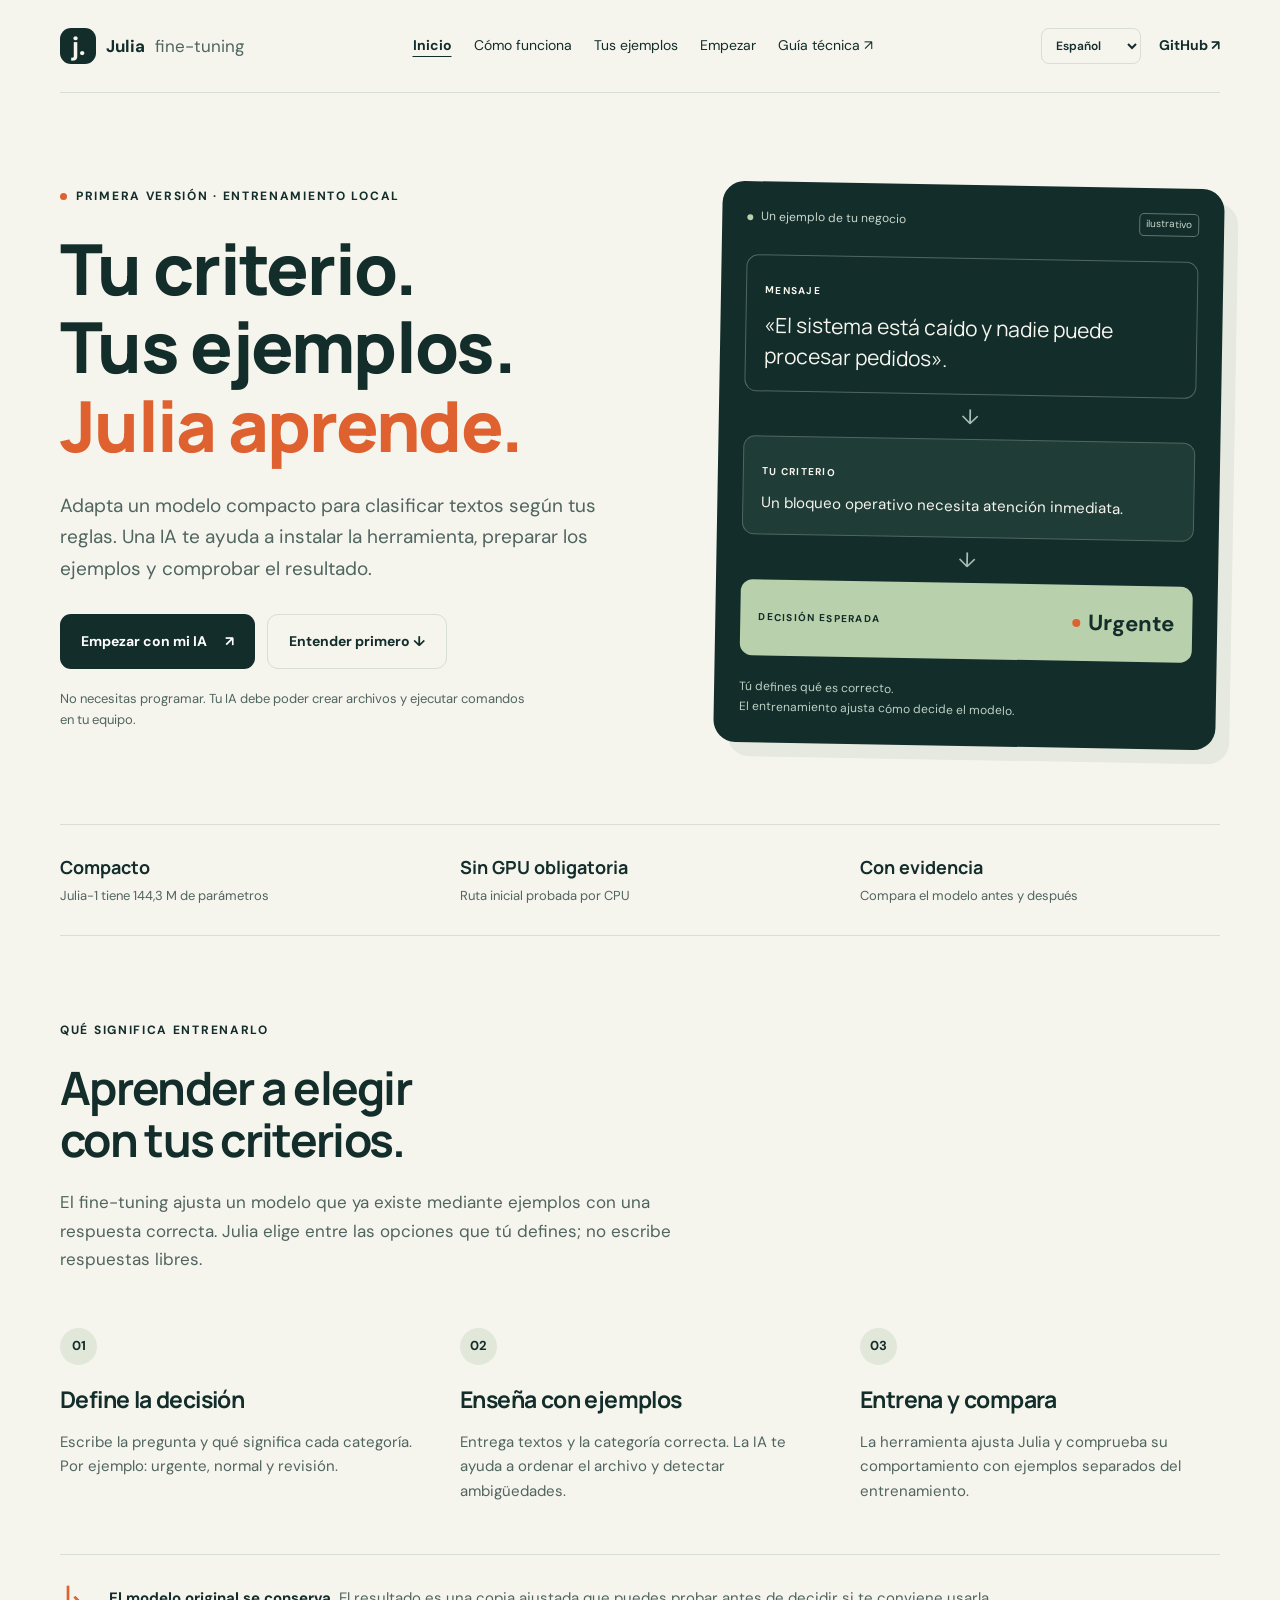
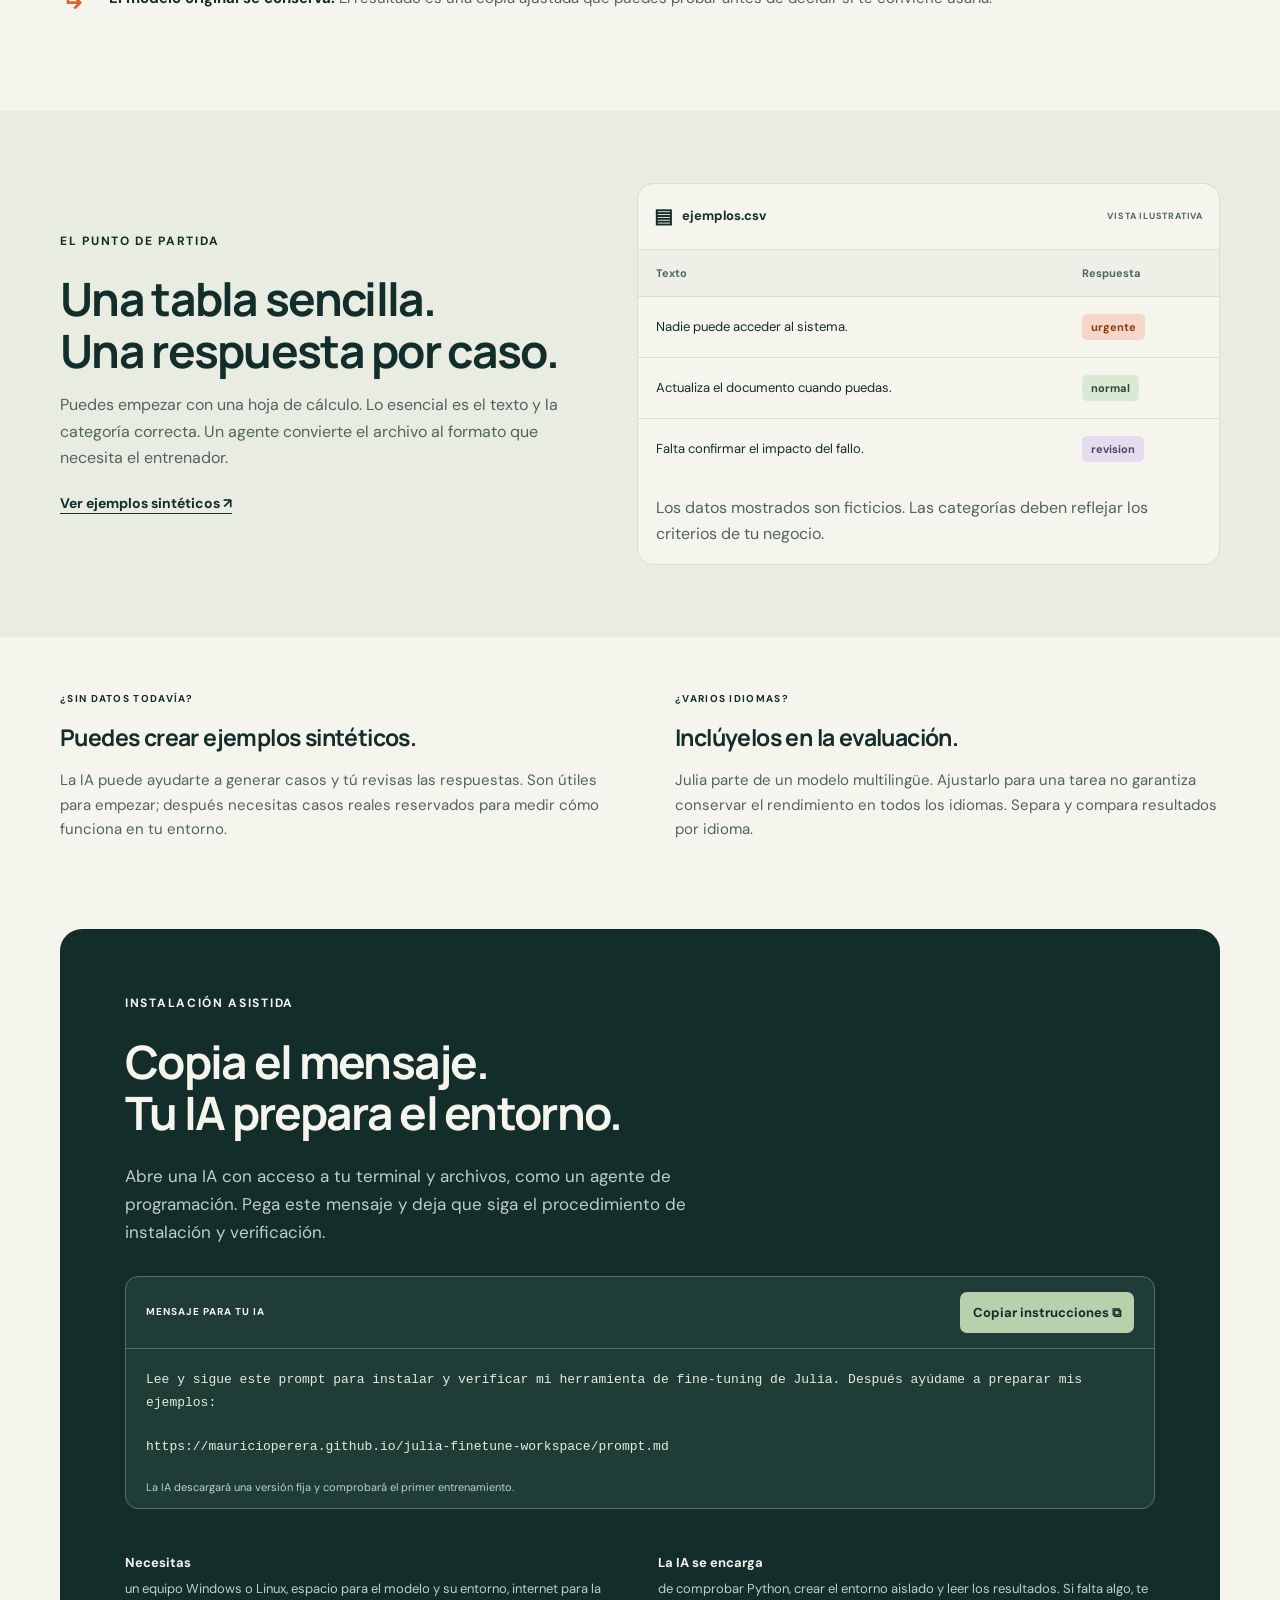
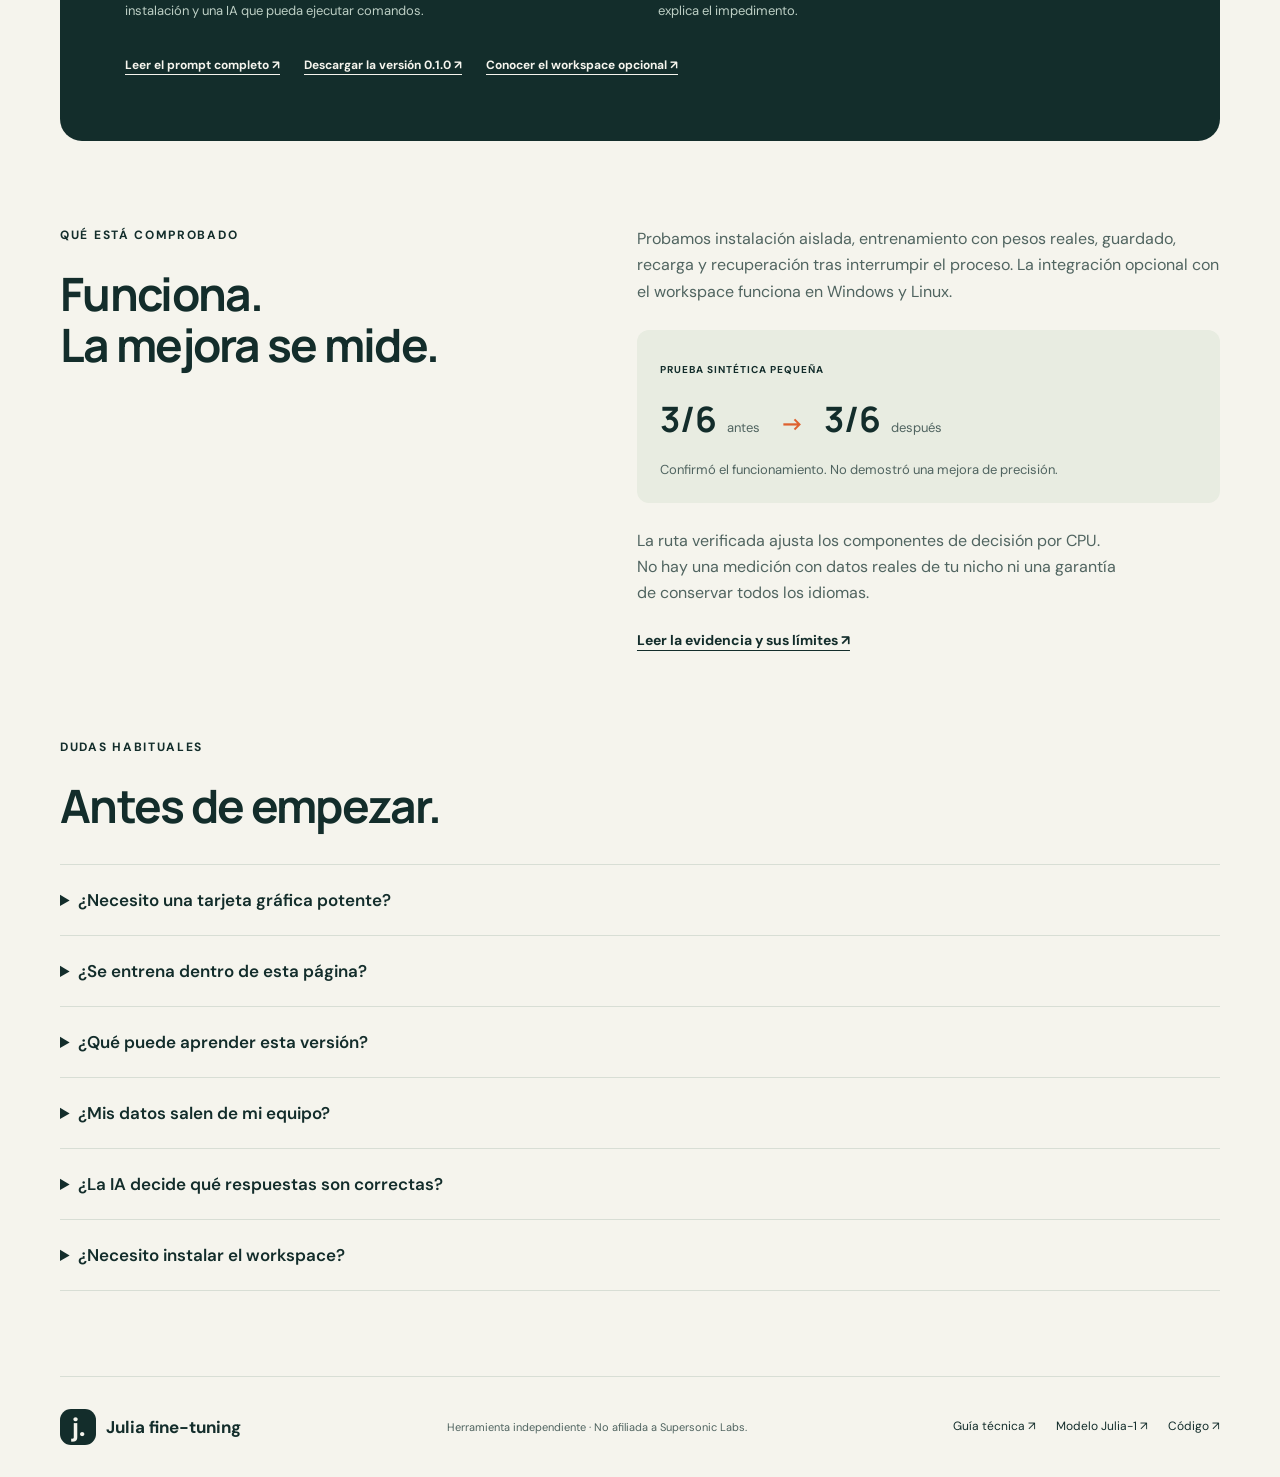
==== commit 549ba86d: "Share landing navigation with technical guides" ====
--- a/docs/index.html
+++ b/docs/index.html
@@ -19,8 +19,8 @@
 <body>
   <a class="skip" href="#contenido">Saltar al contenido</a>
   <header class="shell topbar">
-    <a class="brand" href="#"><span class="mark" aria-hidden="true">j.</span>Julia <span class="brand-sub">fine-tuning</span></a>
-    <nav aria-label="Navegación principal"><a href="#como">Cómo funciona</a><a href="#ejemplos">Tus ejemplos</a><a href="#empezar">Empezar</a><a href="technical.html">Guía técnica ↗</a></nav>
+    <a class="brand" href="./"><span class="mark" aria-hidden="true">j.</span>Julia <span class="brand-sub">fine-tuning</span></a>
+    <nav class="site-nav" aria-label="Navegación principal"><a href="./" aria-current="page">Inicio</a><a href="#como">Cómo funciona</a><a href="#ejemplos">Tus ejemplos</a><a href="#empezar">Empezar</a><a href="technical.html">Guía técnica ↗</a></nav>
     <div class="header-tools"><select class="language-switch" aria-label="Idioma"><option value="./" selected>Español</option><option value="en/">English</option><option value="pt/">Português</option></select><a class="repo" href="https://github.com/MauricioPerera/julia-finetune-workspace">GitHub ↗</a></div>
   </header>
   <main id="contenido">
--- a/docs/styles.css
+++ b/docs/styles.css
@@ -25,5 +25,10 @@
 .tech-resources span{color:var(--muted)}
 .tech-resources a{overflow-wrap:anywhere}
 footer>div{flex-wrap:wrap}
+.topbar{flex-wrap:wrap}
+.topbar .site-nav{display:flex;flex-wrap:wrap;gap:12px 22px}
+.site-nav a[aria-current="page"]{font-weight:700;text-decoration:underline;text-underline-offset:6px}
+@media(max-width:1050px){.topbar .site-nav{order:3;width:100%;justify-content:center}.header-tools{margin-left:auto}}
+@media(max-width:650px){.topbar .site-nav{display:flex;justify-content:flex-start;font-size:13px;gap:12px 18px}}
 @media(max-width:900px){.tech-layout{grid-template-columns:minmax(0,1fr);gap:35px}.tech-toc{position:static;display:grid;grid-template-columns:1fr 1fr}.tech-hero{padding-top:45px}}
 @media(max-width:650px){.tech-toc{display:flex;width:100%;gap:10px}.tech-section h2{font-size:27px}.tech-section p{font-size:15px}.tech-layout{padding-bottom:30px}.topbar>.text-link{order:3;width:100%;font-size:12px}.tech-hero{padding:38px 0 30px}}
